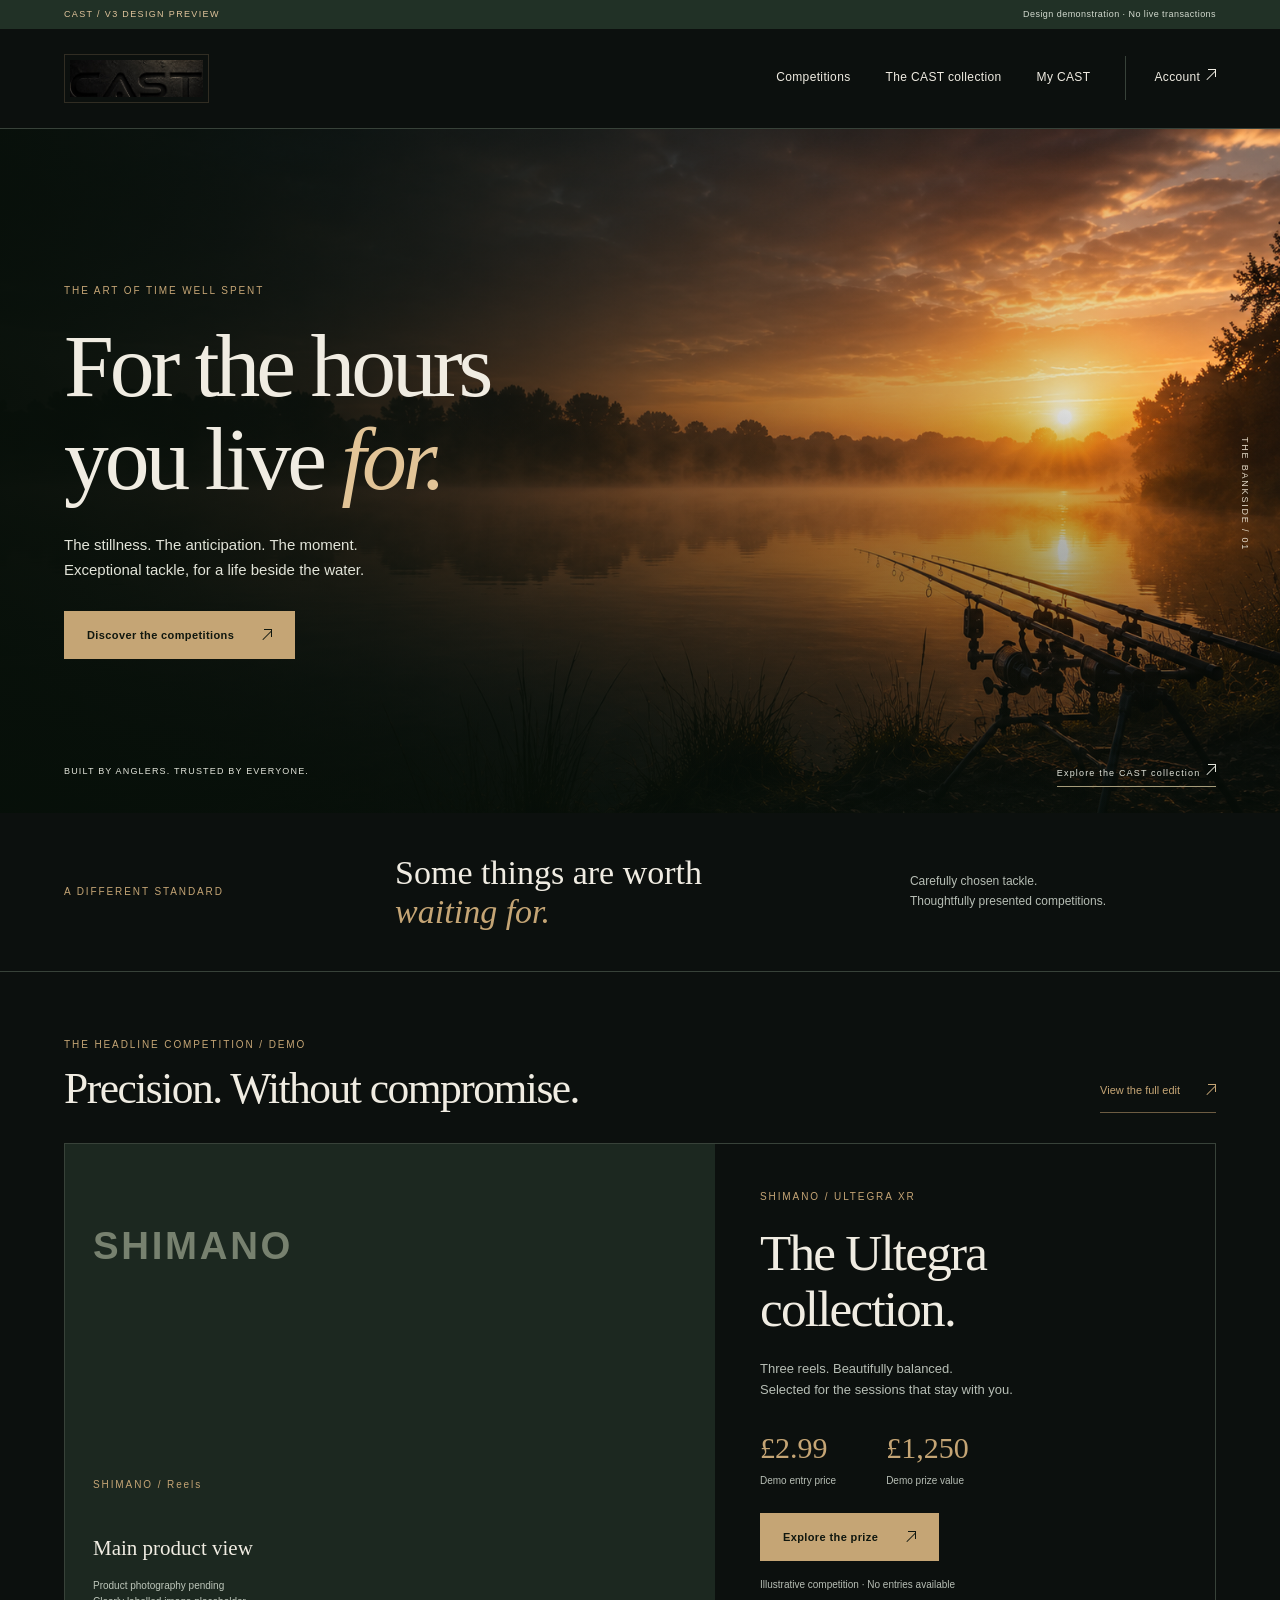
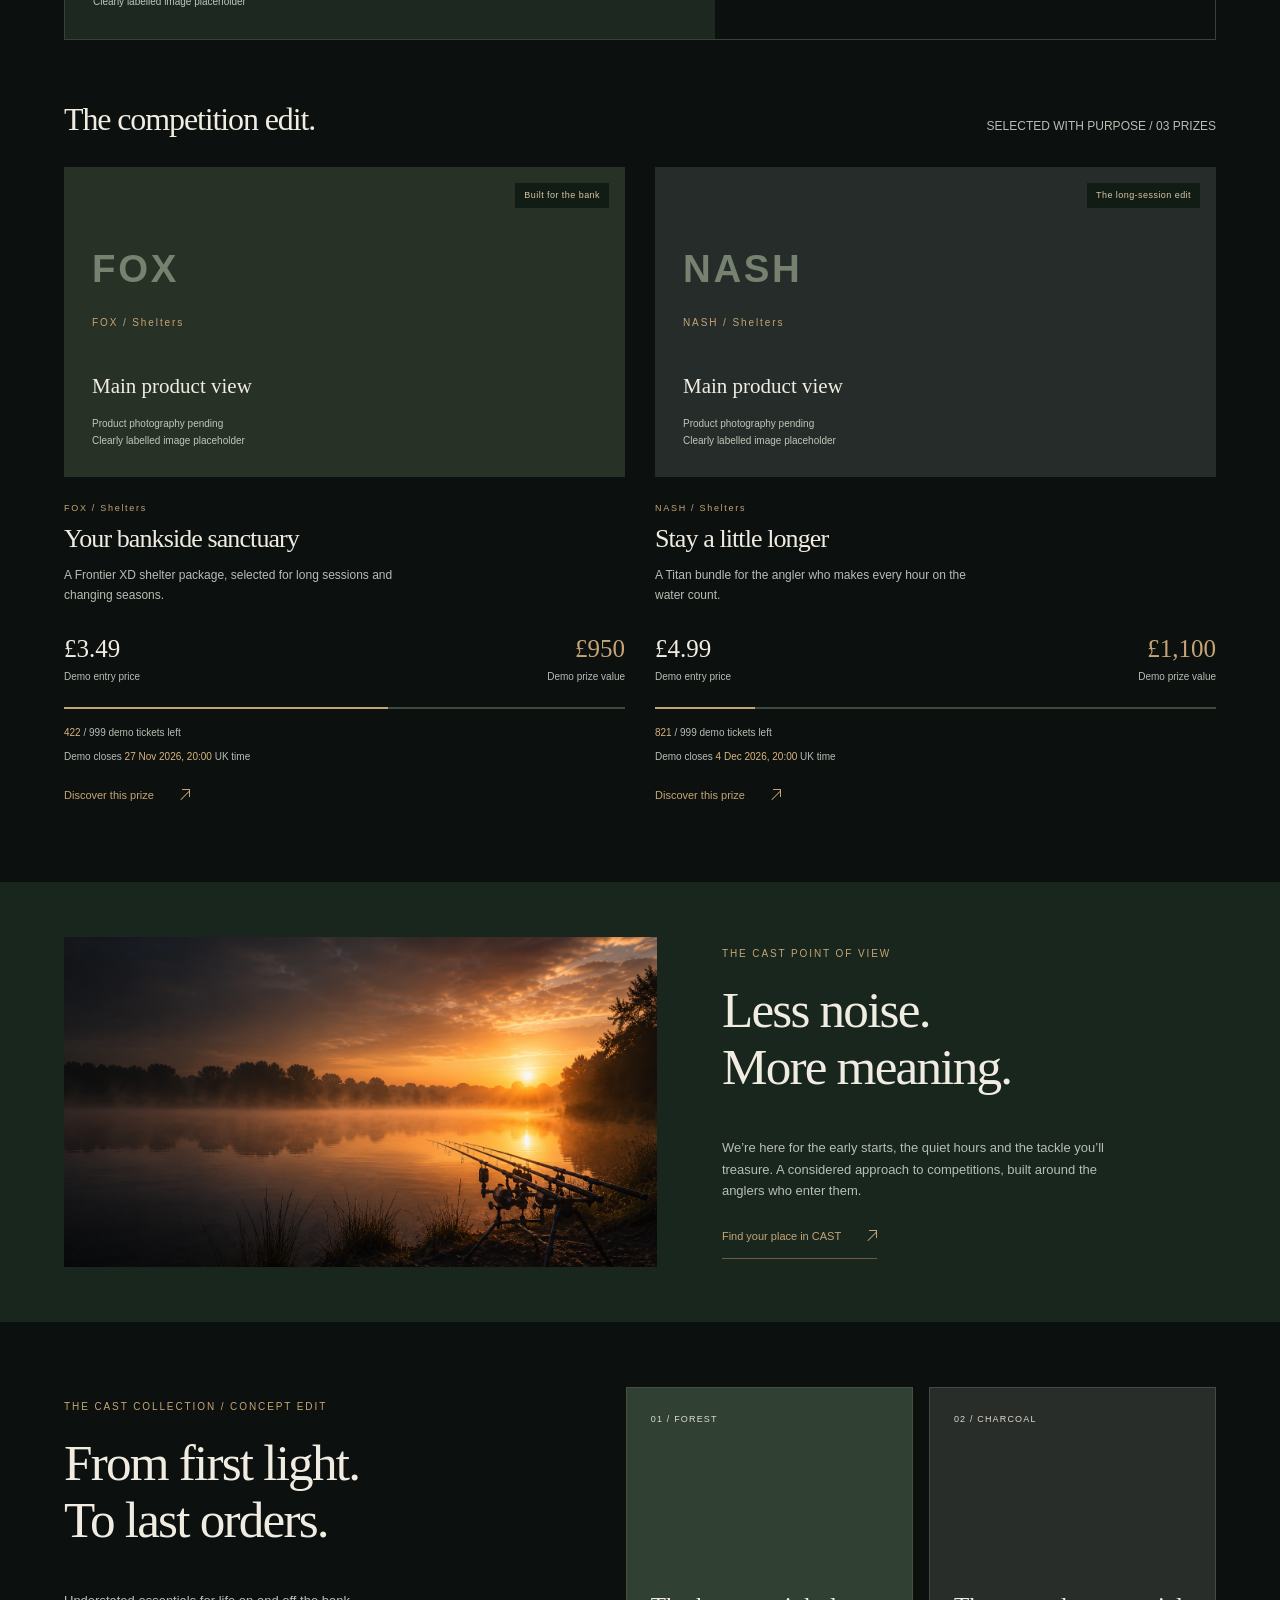
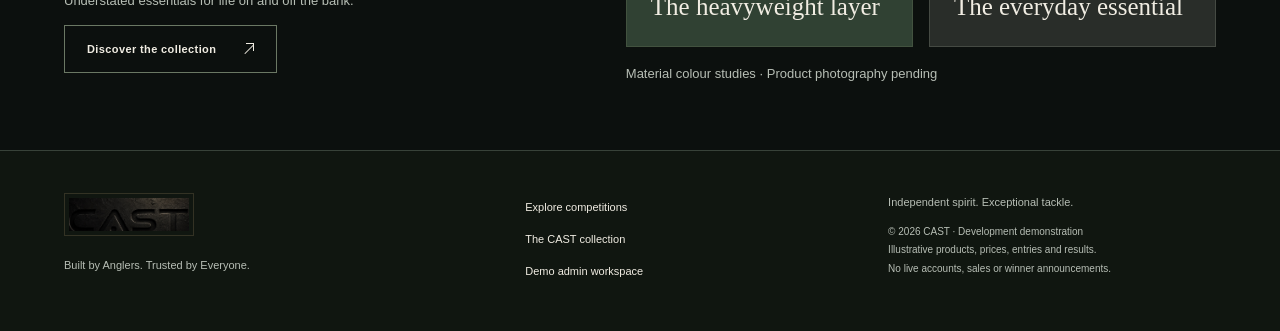
==== cast-v3/index.html @ 5a0f9463 "Create isolated CAST V3 luxury design preview" ====
<!doctype html>
<html lang="en-GB">
<head>
<meta charset="utf-8"><meta name="viewport" content="width=device-width, initial-scale=1">
<meta name="description" content="Explore the CAST V3 design demonstration. Premium carp fishing competitions and merchandise. No purchases or entries are available.">
<title>CAST V3 · Design demonstration</title>
<link rel="stylesheet" href="styles.css"><script type="module" src="js/app.js"></script>
</head>
<body>
<a class="skip-link" href="#app">Skip to content</a>
<div class="demo-bar">CAST / V3 DESIGN PREVIEW <span>Design demonstration · No live transactions</span></div>
<header class="header"><a class="brand" href="#/" aria-label="CAST home"><img src="../IMG_0316.png" alt="CAST"></a><button class="menu-toggle" aria-expanded="false" aria-controls="navigation">Menu <span class="menu-icon" aria-hidden="true"></span></button><nav id="navigation" aria-label="Main navigation"><a href="#/competitions">Competitions</a><a href="#/merchandise">The CAST collection</a><a href="#/dashboard">My CAST</a><a href="#/account" class="nav-account">Account <span class="direction-icon" aria-hidden="true"></span></a></nav></header>
<main id="app" tabindex="-1"></main>
<footer><div><img src="../IMG_0316.png" alt="CAST" class="footer-logo"><p>Built by Anglers. Trusted by Everyone.</p></div><div><a href="#/competitions">Explore competitions</a><a href="#/merchandise">The CAST collection</a><a href="#/admin">Demo admin workspace</a></div><div><p>Independent spirit. Exceptional tackle.</p><small>© 2026 CAST · Development demonstration<br>Illustrative products, prices, entries and results.<br>No live accounts, sales or winner announcements.</small></div></footer>
<noscript>This interactive design demonstration requires JavaScript. The existing CAST website remains available in the repository root.</noscript>
</body></html>
---- cast-v3/styles.css ----
/* CAST V3 — an editorial system. No external fonts or runtime dependencies. */
:root{--bg:#0c100e;--panel:#141b16;--green:#1c2d22;--bronze:#c5a575;--cream:#f0ece2;--muted:#b7beb5;--line:#384239;--serif:Georgia,'Times New Roman',serif;--gutter:clamp(20px,5vw,84px)}
*{box-sizing:border-box}body{margin:0;background:var(--bg);color:var(--cream);font:14px/1.65 Arial,Helvetica,sans-serif}a{color:inherit;text-decoration:none}button,input,select,textarea{font:inherit}a,button,summary{touch-action:manipulation}button{cursor:pointer}button:disabled{cursor:not-allowed;opacity:.65}img{display:block;max-width:100%}h1,h2,h3,p{margin-top:0}h1,h2,h3{font-family:var(--serif);font-weight:400;line-height:1.1;letter-spacing:-.035em}h1{font-size:clamp(45px,5.8vw,82px);margin-bottom:23px}h2{font-size:clamp(32px,3.4vw,48px)}h3{font-size:27px}em{font-weight:400;color:var(--bronze)}p{color:var(--muted)}small,.small{font-size:12px;color:var(--muted)}:focus-visible{outline:2px solid var(--bronze);outline-offset:5px}#app:focus{outline:none}.skip-link{position:fixed;top:-100px;left:20px;z-index:100;background:var(--cream);color:#111;padding:12px}.skip-link:focus{top:10px}.demo-bar{padding:7px var(--gutter);background:#213126;display:flex;justify-content:space-between;gap:10px;font-size:9px;letter-spacing:.15em;color:#e0c49c}.demo-bar span{color:#d3dacf;letter-spacing:.05em}.header{height:100px;display:flex;align-items:center;justify-content:space-between;padding:0 var(--gutter);background:#0c100e;border-bottom:1px solid var(--line);position:relative;z-index:5}.brand{width:145px;padding:5px;border:1px solid #8b785849}.brand img{width:100%;height:auto}.header nav{display:flex;align-items:center;gap:35px;font-size:12px;letter-spacing:.03em}.header nav a{padding:12px 0}.header nav a:hover,.header nav a[aria-current]{color:var(--bronze)}.nav-account{border-left:1px solid var(--line);padding-left:28px!important}.menu-toggle{display:none;background:transparent;border:1px solid #677360;color:var(--cream);padding:10px 15px}.eyebrow{font:10px/1.6 Arial,sans-serif;letter-spacing:.19em;color:var(--bronze);margin-bottom:20px}.hero{min-height:630px;height:min(720px,76vh);position:relative;display:flex;align-items:center;padding:60px var(--gutter);background:url('../5E4FFD0F-38D3-4870-AB2B-571593DF09A9.png') center/cover;isolation:isolate}.hero-shade{position:absolute;inset:0;z-index:-1;background:linear-gradient(90deg,#071009db,transparent 95%),linear-gradient(0deg,#071009a6,transparent 60%)}.hero-content{max-width:730px}.hero h1{font-size:clamp(58px,7vw,100px);line-height:1.04;letter-spacing:-.045em;margin-bottom:28px}.hero h1 em{color:#e2c497}.hero-content>p:not(.eyebrow){color:#e1e3d8;font-size:15px}.actions{display:flex;gap:15px;flex-wrap:wrap;margin-top:28px}.button{display:inline-flex;align-items:center;justify-content:center;gap:26px;padding:14px 22px;background:var(--bronze);border:1px solid var(--bronze);color:#10170f;font-size:11px;letter-spacing:.035em;min-height:48px;line-height:1.5;font-weight:600}.button.outline,.button.ghost{background:transparent;color:var(--cream);border-color:#6b7864}.button:hover:not(:disabled){background:#e0c49c}.button.outline:hover:not(:disabled),.button.ghost:hover{background:#27362a}.full{width:100%}.hero-bottom{position:absolute;bottom:26px;left:var(--gutter);right:var(--gutter);display:flex;justify-content:space-between;gap:20px;font-size:9px;letter-spacing:.13em;color:#e2e4da}.hero-bottom a{border-bottom:1px solid #a69c7b;padding-bottom:5px}.hero-index{position:absolute;right:28px;top:45%;writing-mode:vertical-rl;font-size:9px;letter-spacing:.2em;color:#e2d8c6}.intro-band{padding:40px var(--gutter);display:grid;grid-template-columns:1fr 1.6fr 1fr;align-items:center;gap:25px;border-bottom:1px solid var(--line)}.intro-band .eyebrow{margin:0}.intro-band>p:nth-child(2){font-family:var(--serif);font-size:34px;line-height:1.15;color:var(--cream);margin:0}.intro-band>span{font-size:12px;color:var(--muted)}.section{padding:65px var(--gutter);max-width:1680px;margin:auto}.section-heading{display:flex;justify-content:space-between;align-items:end;gap:20px;margin-bottom:30px}.section-heading h2{margin:0}.section-heading .eyebrow{margin-bottom:12px}.text-link{display:inline-flex;align-items:center;gap:24px;font-size:11px;color:var(--bronze);padding:12px 0;border-bottom:1px solid #6d5c42;min-height:44px}.text-link:hover{color:#f0d2a3}.headline-prize{display:grid;grid-template-columns:1.3fr 1fr;border:1px solid var(--line);margin-bottom:62px}.headline-art{background:#202b22}.headline-art .prize-placeholder{min-height:450px;height:100%;border:0}.headline-copy{padding:45px;display:flex;flex-direction:column;align-items:start;justify-content:center}.headline-copy h3{font-size:clamp(38px,4vw,62px);margin-bottom:20px}.headline-copy>p:not(.eyebrow){font-size:13px}.headline-numbers{display:flex;gap:50px;margin:10px 0 24px}.headline-numbers strong{display:block;font-family:var(--serif);font-size:30px;font-weight:400;color:var(--bronze)}.headline-numbers small{display:block;font-size:10px}.headline-note{display:block;margin-top:16px;font-size:10px}.smaller-heading h2{font-size:32px}.cards{display:grid;grid-template-columns:repeat(3,minmax(0,1fr));gap:26px}.competition-card{min-width:0}.prize-link{display:block;position:relative;overflow:hidden}.prize-placeholder{min-height:310px;padding:28px;display:flex;flex-direction:column;align-items:start;justify-content:end;position:relative;background:#1c2820;overflow:hidden}.prize-placeholder.frontier{background:#283126}.prize-placeholder.titan{background:#252c29}.prize-placeholder .eyebrow{margin:0 0 10px}.prize-number{position:absolute;left:28px;top:70px;font-size:clamp(25px,3vw,48px);letter-spacing:.07em;font-weight:600;color:#77816f}.prize-placeholder strong{font-family:var(--serif);font-size:21px;font-weight:400;margin:28px 0 12px}.prize-placeholder small{font-size:10px;color:#bec7bb}.image-tag{position:absolute;top:16px;right:16px;font-size:9px;letter-spacing:.05em;padding:5px 9px;background:#111c15;color:#d8c5a6}.card-body{padding:24px 0 0}.card-body .eyebrow{font-size:9px;margin-bottom:10px}.card-body h3{font-size:26px;margin-bottom:12px}.card-body>p:not(.eyebrow){font-size:12px;max-width:340px}.card-meta{display:flex;justify-content:space-between;gap:12px;margin:22px 0}.card-meta strong{font-family:var(--serif);font-weight:400;font-size:25px;color:var(--cream)}.card-meta>div:last-child{text-align:right}.card-meta>div:last-child strong{color:var(--bronze)}.card-meta small{display:block;font-size:10px}.card-facts{display:grid;gap:7px;font-size:10px;color:var(--muted);margin-bottom:8px}.card-facts b{color:#d6b583;font-weight:400}progress{width:100%;height:2px;appearance:none;border:0;display:block;margin:16px 0;background:#3e493d;color:var(--bronze)}progress::-webkit-progress-bar{background:#3e493d}progress::-webkit-progress-value{background:var(--bronze)}progress::-moz-progress-bar{background:var(--bronze)}.competition-card .text-link{border:0}.editorial{display:grid;grid-template-columns:1.2fr 1fr;gap:65px;background:#18261d;padding:55px var(--gutter);align-items:center}.editorial-image img{width:100%;height:330px;object-fit:cover;object-position:75% center}.editorial>div:last-child{max-width:420px}.editorial h2{font-size:clamp(38px,4vw,58px)}.editorial p:not(.eyebrow){font-size:13px}.lifestyle-teaser{display:grid;grid-template-columns:1fr 1.2fr;gap:70px;align-items:center}.lifestyle-teaser h2{font-size:clamp(38px,4vw,58px)}.lifestyle-teaser p:not(.eyebrow){font-size:13px}.lifestyle-swatches{display:grid;grid-template-columns:1fr 1fr;gap:16px}.fabric{min-height:260px;padding:24px;display:flex;flex-direction:column;justify-content:space-between;background:#304133;border:1px solid #42523f}.fabric.charcoal{background:#292d29;border-color:#454a43}.fabric small{font-size:9px;letter-spacing:.13em;color:#dfdacd}.fabric span{font-family:var(--serif);font-size:25px;line-height:1.2}.lifestyle-swatches>p{grid-column:1/-1;font-size:10px;margin:0}footer{border-top:1px solid var(--line);padding:42px var(--gutter);display:grid;grid-template-columns:1.3fr 1fr 1fr;gap:35px;font-size:11px;background:#101610}.footer-logo{width:130px;padding:4px;border:1px solid #8b785849;margin-bottom:20px}footer a{display:block;padding:5px 0;min-height:32px}footer small{font-size:10px}.page-heading{padding:54px var(--gutter) 30px;max-width:1680px;margin:auto;border-bottom:1px solid var(--line)}.page-heading p:last-child{max-width:660px;font-size:13px;margin-bottom:0}.notice{display:flex;align-items:start;gap:12px;padding:13px 17px;border-left:2px solid #827050;background:#182119;margin-bottom:30px}.notice>span{color:var(--bronze)}.notice p{margin:0;font-size:11px;color:#c7cfc2}.notice strong{font-weight:400;color:var(--cream)}.catalogue{padding-top:30px}.filters{display:flex;align-items:center;gap:9px;flex-wrap:wrap;margin-bottom:22px}.filter,.tabs button{background:transparent;border:1px solid #57614e;color:var(--muted);padding:10px 17px;min-height:44px;font-size:12px}.filter.active,.tabs button.active{color:var(--bronze);border-color:var(--bronze);background:#19251c}.filters>span{font-size:11px;color:var(--muted);margin-left:auto}.catalogue-tools{display:grid;grid-template-columns:1.5fr 1fr;gap:30px;margin-bottom:14px}label{display:block;font-size:11px;color:#c4ccbf}input,select,textarea{display:block;width:100%;min-width:0;background:#101911;color:var(--cream);border:1px solid #64705b;padding:12px;margin:8px 0 20px;border-radius:0;min-height:44px}input:disabled{opacity:.7}textarea{resize:vertical;max-width:100%}.detail{padding-top:30px}.detail-grid{display:grid;grid-template-columns:1.12fr 1fr;gap:55px;margin:25px 0 45px;align-items:start}.detail-photo .prize-placeholder{min-height:510px}.detail-photo .prize-number{font-size:clamp(35px,5vw,70px);top:100px}.detail-photo .prize-placeholder strong{font-size:30px}.detail-info h1{font-size:clamp(40px,4.2vw,64px)}.detail-info>p{font-size:13px}.detail-stats{display:flex;gap:55px;margin:25px 0}.detail-stats strong{display:block;font:35px/1.2 var(--serif);color:var(--bronze)}.detail-stats small{font-size:10px}.countdown{border-top:1px solid var(--line);border-bottom:1px solid var(--line);padding:15px 0}.countdown small{font-size:10px}.countdown strong{display:block;font:25px/1.8 var(--serif);letter-spacing:.03em}.availability{font-size:11px!important}.quantity{display:flex;align-items:center;gap:8px;margin:10px 0}.quantity button{width:44px;height:44px;background:var(--panel);border:1px solid #64705b;color:var(--cream);font-size:22px}.quantity input{width:54px;text-align:center;margin:0;padding:8px}.quantity>strong{margin-left:auto;font:27px var(--serif);color:var(--bronze)}.quick-quantities,.gallery-tabs{display:flex;gap:8px;flex-wrap:wrap;margin:14px 0}.quick-quantities button,.gallery-tabs button{background:transparent;border:1px solid #64705b;color:var(--cream);padding:10px 16px;min-height:44px;font-size:11px}.gallery-tabs button[aria-pressed=true]{color:var(--bronze);border-color:var(--bronze)}.skill-question,.upload-preview{padding:18px;border:1px solid var(--line);margin:24px 0;min-width:0}.skill-question legend,.upload-preview legend{font-size:11px;color:var(--bronze)}.skill-question p{font-size:12px}.skill-question label{display:flex;align-items:center;gap:12px;min-height:44px}.skill-question input{width:17px;height:17px;min-height:0;margin:0}.detail-bottom{display:grid;grid-template-columns:1fr 1fr;gap:55px}.detail-bottom h2{font-size:33px}.detail-bottom p{font-size:13px}.specs{font-size:12px}.specs>div{display:grid;grid-template-columns:100px 1fr;gap:15px;padding:14px 0;border-bottom:1px solid var(--line)}.specs dt{color:var(--bronze)}.specs dd{margin:0;color:var(--muted)}.accordion details{border-bottom:1px solid var(--line);padding:18px 0}.accordion summary{cursor:pointer;font-size:13px}.accordion p{margin:16px 0 0;font-size:12px}.panel{background:var(--panel);border:1px solid var(--line);padding:26px}.account-layout{display:grid;grid-template-columns:1fr 1fr;gap:40px 70px;padding-top:30px}.account-layout>.notice{grid-column:1/-1;margin:0}.account-panel{max-width:520px}.tabs{display:flex;gap:8px;margin-bottom:22px}.account-panel .button{margin-bottom:14px}.account-panel>.small{margin:0}.account-copy{max-width:400px;padding-top:20px}.account-copy h2{font-size:44px}.feature-list{list-style:none;padding:0;color:var(--muted);font-size:12px}.feature-list li{padding:15px 0;border-bottom:1px solid var(--line)}.checkbox{display:flex;align-items:center;gap:10px;margin:18px 0}.checkbox input{height:17px;width:17px;min-height:0;margin:0;flex-shrink:0}.stat-grid{display:grid;grid-template-columns:repeat(3,minmax(0,1fr));gap:20px;margin-bottom:35px}.stat-grid .panel{border-top:1px solid #8b7653}.stat-grid strong{display:block;font:42px/1.5 var(--serif);color:var(--bronze)}.stat-grid small{font-size:11px}.workspace-nav{display:flex;gap:6px;flex-wrap:wrap;margin-bottom:28px;border-bottom:1px solid var(--line);padding-bottom:15px}.workspace-nav a{padding:11px 20px;min-height:44px;font-size:12px;border-bottom:1px solid transparent}.workspace-nav a[aria-current]{border-color:var(--bronze);color:var(--bronze);background:#18271d}.workspace-content h2{font-size:32px}.workspace-content .demo-form{max-width:940px}.entry{margin-bottom:18px}.entry h3{margin:18px 0 10px;font-size:27px}.badge{display:inline-block;background:#27362a;color:#e0c49c;font-size:9px;padding:5px 10px;letter-spacing:.04em}.tickets{display:flex;flex-wrap:wrap;gap:10px}.tickets span{border:1px solid #687358;padding:9px 13px;font-size:11px;letter-spacing:.07em}.form-grid{display:grid;grid-template-columns:1fr 1fr;gap:5px 25px}.demo-form .button{margin:8px 10px 8px 0}.founder-bar{display:flex;justify-content:space-between;gap:15px;font-size:11px;color:var(--muted);margin-bottom:24px}.admin-toolbar{display:flex;justify-content:space-between;align-items:center;gap:20px;margin-bottom:24px}.admin-toolbar h2{margin:0}.admin-panels{display:grid;grid-template-columns:1fr 1fr;gap:25px}.table-wrap{padding:0;overflow:auto}table{width:100%;min-width:650px;border-collapse:collapse;text-align:left;font-size:12px}caption{padding:16px 22px;text-align:left;color:var(--muted);font-size:11px}th,td{padding:18px 22px;border-bottom:1px solid var(--line)}th{font-size:9px;font-weight:400;text-transform:uppercase;letter-spacing:.13em;color:var(--bronze)}td small{display:block;font-size:10px}td a,.inline-button{color:var(--bronze)}.inline-button{border:0;background:none;min-height:44px;padding:9px 0;font-size:11px}.receipt{margin-top:20px}.upload-preview p{font-size:12px}.product-art{height:340px;background:#304133;padding:25px;display:flex;flex-direction:column;justify-content:space-between}.product-art.tee{background:#292d29}.product-art.cap{background:#3e3d30}.product-art .eyebrow{color:#ead5b4}.collection-type{font:48px/1 var(--serif);color:#e4ddcf}.product-art>span:last-child{font-size:10px;color:#d6dccf}.merchandise .card-body{padding-top:25px}.merchandise .card-body>p{color:var(--cream)}.merchandise .card-body small{font-size:10px;margin-left:12px}.collection-note{max-width:550px;padding-top:45px;border-top:1px solid var(--line);margin:45px auto 0;text-align:center}.collection-note h2{font-size:35px}.collection-note p{font-size:12px}
@media(max-width:1100px){.header nav{gap:24px}.headline-copy{padding:30px}.cards{gap:20px}.editorial{gap:40px}.detail-grid{gap:30px}.lifestyle-teaser{gap:40px}.prize-number{font-size:29px}.prize-placeholder{padding:24px;min-height:290px}.prize-number{left:24px}.detail-photo .prize-placeholder{min-height:450px}}
@media(max-width:760px){.demo-bar{flex-direction:column;gap:1px;font-size:8px;padding:7px var(--gutter)}.header{height:80px}.brand{width:126px}.menu-toggle{display:block}.header nav{display:none;position:absolute;top:80px;left:0;right:0;flex-direction:column;align-items:stretch;background:#142117;border-bottom:1px solid #6d765e;padding:18px var(--gutter);gap:0}.header nav.open{display:flex}.header nav a{padding:14px 6px}.nav-account{border-left:0;padding-left:6px!important}.hero{height:auto;min-height:580px;padding:60px var(--gutter) 115px;background-position:68% center}.hero h1{font-size:clamp(48px,11vw,76px)}.hero-content>p:not(.eyebrow){font-size:13px}.hero-index{display:none}.hero-bottom{font-size:8px;flex-direction:column;align-items:start;gap:14px}.hero-shade{background:linear-gradient(90deg,#071009e3,#0710093b),linear-gradient(0deg,#071009ad,transparent 70%)}.intro-band{grid-template-columns:1fr;gap:15px;padding:30px var(--gutter)}.intro-band>p:nth-child(2){font-size:32px}.intro-band>span{font-size:11px}.section{padding:40px var(--gutter)}.section-heading{align-items:start;flex-direction:column;gap:15px;margin-bottom:23px}.headline-prize{grid-template-columns:1fr;margin-bottom:40px}.headline-art .prize-placeholder{min-height:280px}.headline-copy{padding:28px}.headline-copy h3{font-size:42px}.headline-numbers{gap:45px}.cards{grid-template-columns:1fr;gap:35px}.prize-placeholder{min-height:290px}.card-body h3{font-size:29px}.card-body>p:not(.eyebrow){max-width:none}.card-facts{font-size:11px}.prize-number{font-size:38px}.smaller-heading h2{font-size:30px}.editorial{grid-template-columns:1fr;gap:30px;padding:40px var(--gutter)}.editorial-image img{height:240px}.editorial h2{font-size:42px}.lifestyle-teaser{grid-template-columns:1fr;gap:30px}.fabric{min-height:210px;padding:16px}.fabric span{font-size:23px}footer{grid-template-columns:1fr;gap:20px;padding:32px var(--gutter)}.page-heading{padding:40px var(--gutter) 25px}.page-heading h1{font-size:48px}.page-heading p:last-child{font-size:12px}.catalogue{padding-top:25px}.catalogue-tools{grid-template-columns:1fr;gap:0}.filters{gap:7px}.filters>span{width:100%;margin:9px 0 0}.filter{padding:10px 13px}.detail-grid,.detail-bottom,.account-layout,.admin-panels{grid-template-columns:1fr;gap:28px}.detail-photo .prize-placeholder{min-height:340px}.detail-photo .prize-number{font-size:44px}.detail-info h1{font-size:44px}.gallery-tabs{gap:6px}.gallery-tabs button{font-size:10px;padding:9px 12px}.account-layout>.notice{grid-column:auto}.account-panel{max-width:none}.account-copy{padding-top:10px}.stat-grid{gap:8px}.stat-grid .panel{padding:14px 10px}.stat-grid small{font-size:9px}.stat-grid strong{font-size:31px}.workspace-nav{gap:0}.workspace-nav a{padding:10px 13px}.panel{padding:22px}.table-wrap{padding:0}.form-grid{grid-template-columns:1fr}.founder-bar{flex-direction:column;gap:5px}.admin-toolbar{align-items:start;flex-direction:column}.product-art{height:300px}.collection-note{margin-top:35px;padding-top:30px}}
@media(min-width:761px) and (max-width:1050px){.cards{grid-template-columns:repeat(2,minmax(0,1fr))}.headline-prize{grid-template-columns:1fr 1fr}.headline-copy h3{font-size:44px}.headline-numbers{gap:25px}.editorial{gap:30px}.lifestyle-teaser{gap:30px}.fabric{padding:18px;min-height:260px}.fabric span{font-size:23px}.detail-info h1{font-size:45px}.gallery-tabs button{padding:10px 12px;font-size:10px}}
@media(prefers-reduced-motion:no-preference){.hero-content{animation:arrive .7s ease-out both}.button,.text-link,.header a{transition:background-color .2s,color .2s}.prize-link .prize-placeholder{transition:background-color .3s}.prize-link:hover .prize-placeholder{background-color:#344332}.fabric{transition:transform .3s}.fabric:hover{transform:translateY(-3px)}@keyframes arrive{from{opacity:0;transform:translateY(12px)}to{opacity:1;transform:none}}}
@media(prefers-reduced-motion:reduce){*,*::before,*::after{animation:none!important;transition:none!important;scroll-behavior:auto!important}}
.direction-icon{display:inline-block;width:12px;height:12px;position:relative;flex-shrink:0}.direction-icon::before{content:'';position:absolute;right:0;top:0;width:7px;height:7px;border-top:1px solid currentColor;border-right:1px solid currentColor}.direction-icon::after{content:'';position:absolute;left:1px;top:6px;width:12px;border-top:1px solid currentColor;transform:rotate(-45deg)}.menu-icon{display:inline-block;width:13px;height:9px;margin-left:8px;border-top:1px solid currentColor;border-bottom:1px solid currentColor;vertical-align:middle}.notice>span{display:none}
.featured-section>.cards{grid-template-columns:repeat(2,minmax(0,1fr));gap:30px}.headline-art .prize-placeholder{min-height:390px}.button:disabled{background:#1a241c;color:#c4cbbb;border-color:#58624e;opacity:1}@media(max-width:760px){.featured-section>.cards{grid-template-columns:1fr}.headline-art .prize-placeholder{min-height:250px}.hero{min-height:550px}}
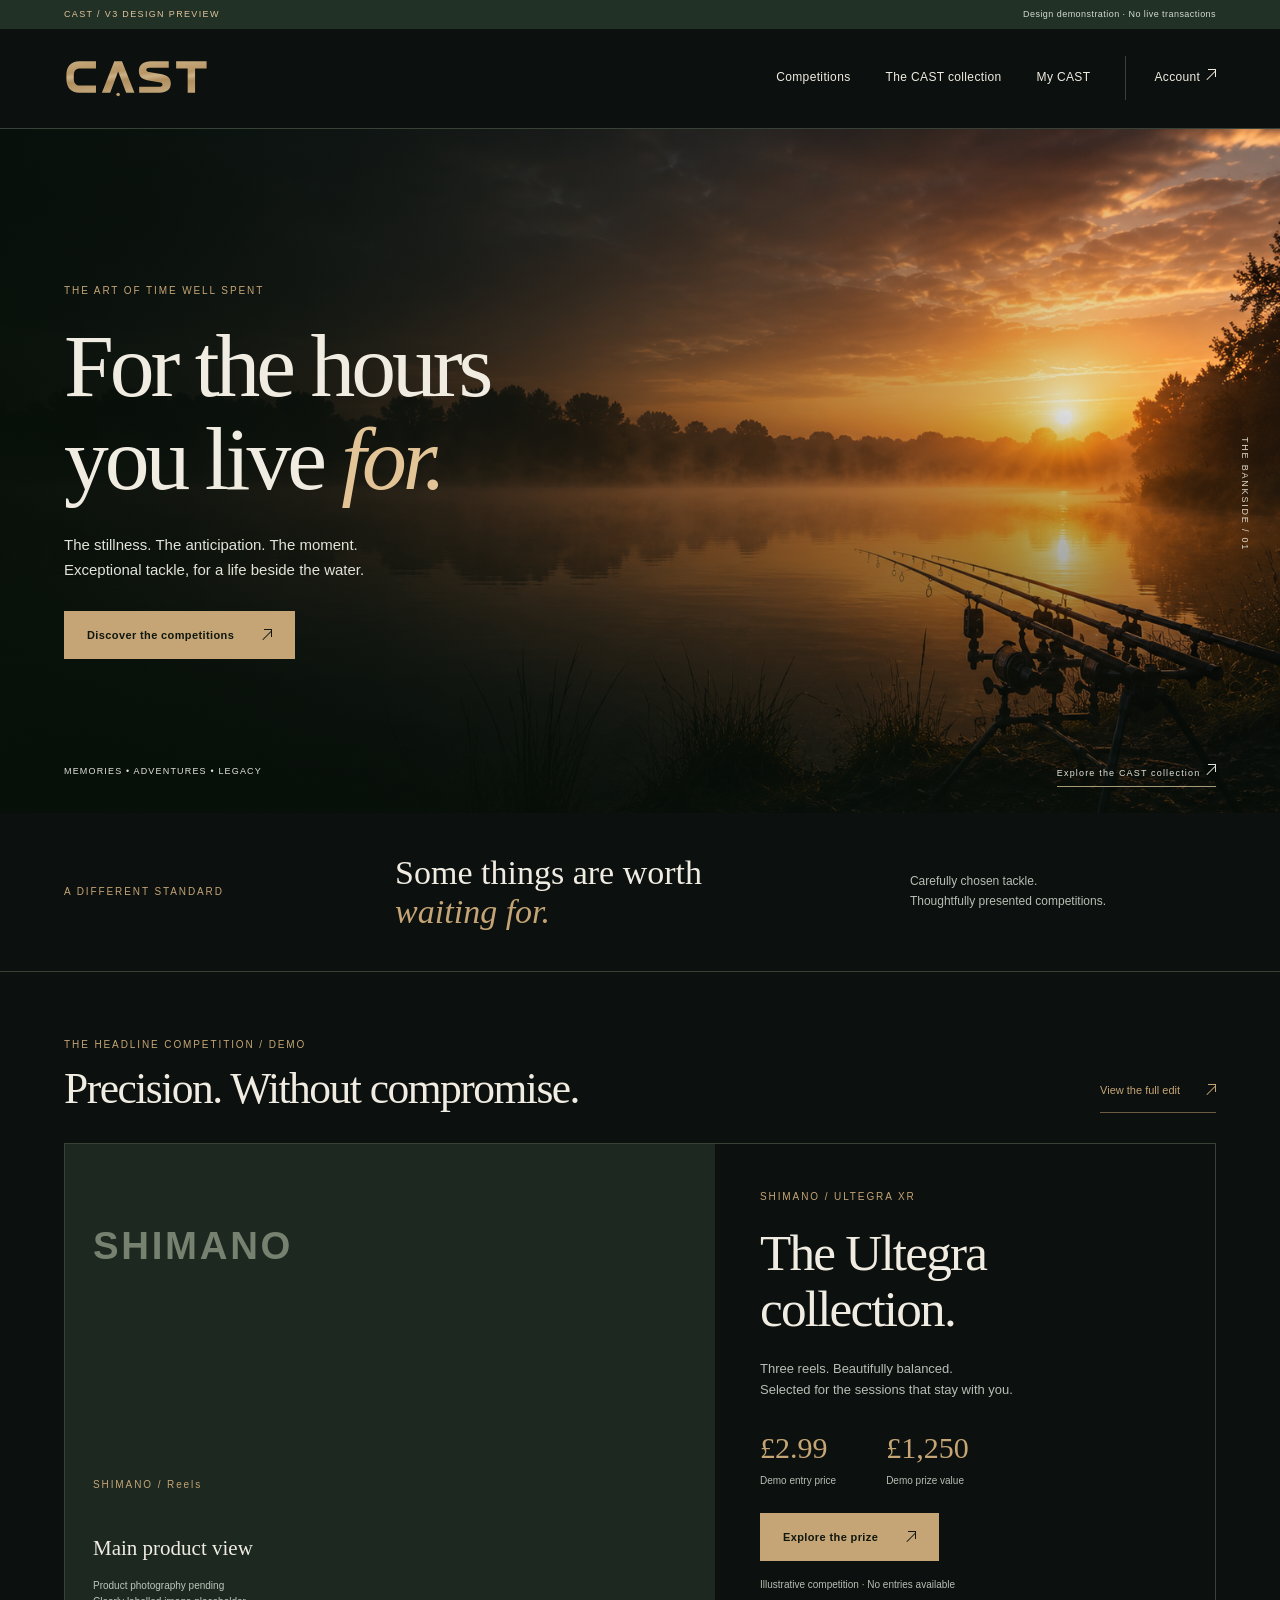
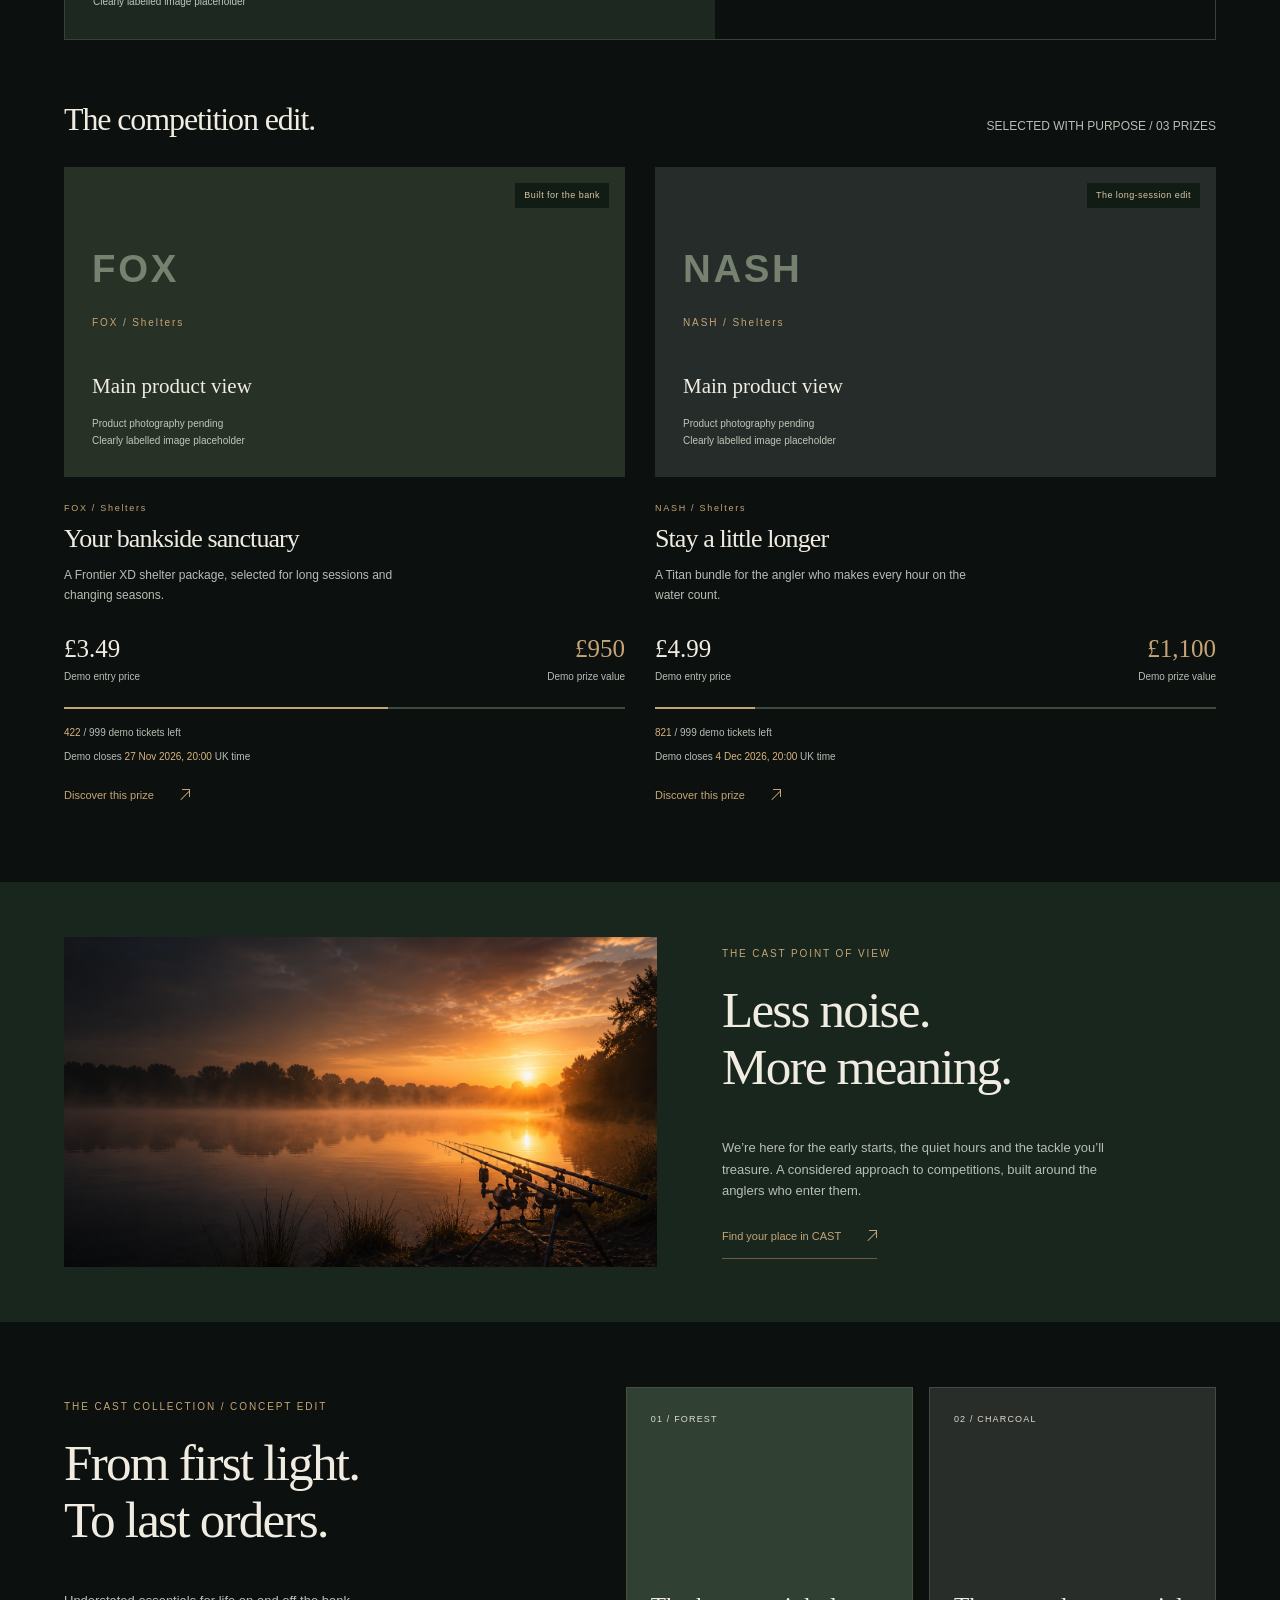
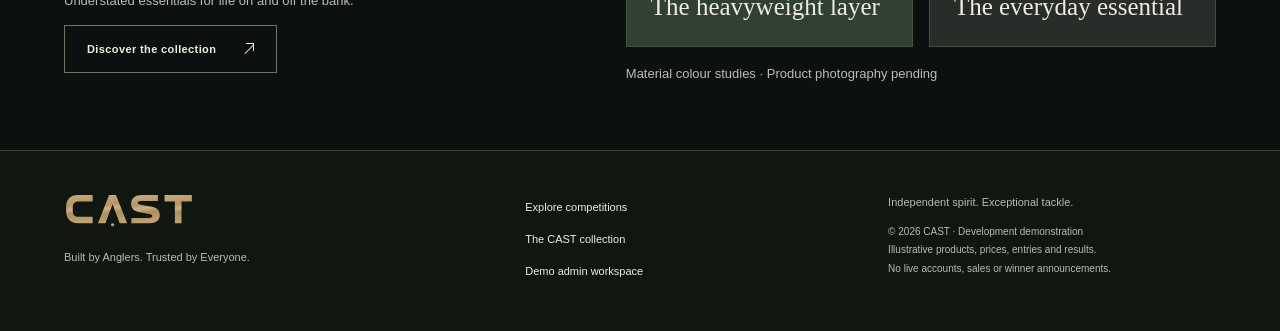
==== commit 3c842209: "Add CAST Signature wordmark and serve V3 preview at root" ====
--- a/cast-v3/index.html
+++ b/cast-v3/index.html
@@ -9,8 +9,8 @@
 <body>
 <a class="skip-link" href="#app">Skip to content</a>
 <div class="demo-bar">CAST / V3 DESIGN PREVIEW <span>Design demonstration · No live transactions</span></div>
-<header class="header"><a class="brand" href="#/" aria-label="CAST home"><img src="../IMG_0316.png" alt="CAST"></a><button class="menu-toggle" aria-expanded="false" aria-controls="navigation">Menu <span class="menu-icon" aria-hidden="true"></span></button><nav id="navigation" aria-label="Main navigation"><a href="#/competitions">Competitions</a><a href="#/merchandise">The CAST collection</a><a href="#/dashboard">My CAST</a><a href="#/account" class="nav-account">Account <span class="direction-icon" aria-hidden="true"></span></a></nav></header>
+<header class="header"><a class="brand" href="#/" aria-label="CAST home"><img src="assets/cast-signature-no1.svg" alt="CAST" width="490" height="132"></a><button class="menu-toggle" aria-expanded="false" aria-controls="navigation">Menu <span class="menu-icon" aria-hidden="true"></span></button><nav id="navigation" aria-label="Main navigation"><a href="#/competitions">Competitions</a><a href="#/merchandise">The CAST collection</a><a href="#/dashboard">My CAST</a><a href="#/account" class="nav-account">Account <span class="direction-icon" aria-hidden="true"></span></a></nav></header>
 <main id="app" tabindex="-1"></main>
-<footer><div><img src="../IMG_0316.png" alt="CAST" class="footer-logo"><p>Built by Anglers. Trusted by Everyone.</p></div><div><a href="#/competitions">Explore competitions</a><a href="#/merchandise">The CAST collection</a><a href="#/admin">Demo admin workspace</a></div><div><p>Independent spirit. Exceptional tackle.</p><small>© 2026 CAST · Development demonstration<br>Illustrative products, prices, entries and results.<br>No live accounts, sales or winner announcements.</small></div></footer>
+<footer><div><img src="assets/cast-signature-no1.svg" alt="CAST" width="490" height="132" class="footer-logo"><p>Built by Anglers. Trusted by Everyone.</p></div><div><a href="#/competitions">Explore competitions</a><a href="#/merchandise">The CAST collection</a><a href="#/admin">Demo admin workspace</a></div><div><p>Independent spirit. Exceptional tackle.</p><small>© 2026 CAST · Development demonstration<br>Illustrative products, prices, entries and results.<br>No live accounts, sales or winner announcements.</small></div></footer>
 <noscript>This interactive design demonstration requires JavaScript. The existing CAST website remains available in the repository root.</noscript>
 </body></html>
--- a/cast-v3/styles.css
+++ b/cast-v3/styles.css
@@ -1,6 +1,6 @@
 /* CAST V3 — an editorial system. No external fonts or runtime dependencies. */
 :root{--bg:#0c100e;--panel:#141b16;--green:#1c2d22;--bronze:#c5a575;--cream:#f0ece2;--muted:#b7beb5;--line:#384239;--serif:Georgia,'Times New Roman',serif;--gutter:clamp(20px,5vw,84px)}
-*{box-sizing:border-box}body{margin:0;background:var(--bg);color:var(--cream);font:14px/1.65 Arial,Helvetica,sans-serif}a{color:inherit;text-decoration:none}button,input,select,textarea{font:inherit}a,button,summary{touch-action:manipulation}button{cursor:pointer}button:disabled{cursor:not-allowed;opacity:.65}img{display:block;max-width:100%}h1,h2,h3,p{margin-top:0}h1,h2,h3{font-family:var(--serif);font-weight:400;line-height:1.1;letter-spacing:-.035em}h1{font-size:clamp(45px,5.8vw,82px);margin-bottom:23px}h2{font-size:clamp(32px,3.4vw,48px)}h3{font-size:27px}em{font-weight:400;color:var(--bronze)}p{color:var(--muted)}small,.small{font-size:12px;color:var(--muted)}:focus-visible{outline:2px solid var(--bronze);outline-offset:5px}#app:focus{outline:none}.skip-link{position:fixed;top:-100px;left:20px;z-index:100;background:var(--cream);color:#111;padding:12px}.skip-link:focus{top:10px}.demo-bar{padding:7px var(--gutter);background:#213126;display:flex;justify-content:space-between;gap:10px;font-size:9px;letter-spacing:.15em;color:#e0c49c}.demo-bar span{color:#d3dacf;letter-spacing:.05em}.header{height:100px;display:flex;align-items:center;justify-content:space-between;padding:0 var(--gutter);background:#0c100e;border-bottom:1px solid var(--line);position:relative;z-index:5}.brand{width:145px;padding:5px;border:1px solid #8b785849}.brand img{width:100%;height:auto}.header nav{display:flex;align-items:center;gap:35px;font-size:12px;letter-spacing:.03em}.header nav a{padding:12px 0}.header nav a:hover,.header nav a[aria-current]{color:var(--bronze)}.nav-account{border-left:1px solid var(--line);padding-left:28px!important}.menu-toggle{display:none;background:transparent;border:1px solid #677360;color:var(--cream);padding:10px 15px}.eyebrow{font:10px/1.6 Arial,sans-serif;letter-spacing:.19em;color:var(--bronze);margin-bottom:20px}.hero{min-height:630px;height:min(720px,76vh);position:relative;display:flex;align-items:center;padding:60px var(--gutter);background:url('../5E4FFD0F-38D3-4870-AB2B-571593DF09A9.png') center/cover;isolation:isolate}.hero-shade{position:absolute;inset:0;z-index:-1;background:linear-gradient(90deg,#071009db,transparent 95%),linear-gradient(0deg,#071009a6,transparent 60%)}.hero-content{max-width:730px}.hero h1{font-size:clamp(58px,7vw,100px);line-height:1.04;letter-spacing:-.045em;margin-bottom:28px}.hero h1 em{color:#e2c497}.hero-content>p:not(.eyebrow){color:#e1e3d8;font-size:15px}.actions{display:flex;gap:15px;flex-wrap:wrap;margin-top:28px}.button{display:inline-flex;align-items:center;justify-content:center;gap:26px;padding:14px 22px;background:var(--bronze);border:1px solid var(--bronze);color:#10170f;font-size:11px;letter-spacing:.035em;min-height:48px;line-height:1.5;font-weight:600}.button.outline,.button.ghost{background:transparent;color:var(--cream);border-color:#6b7864}.button:hover:not(:disabled){background:#e0c49c}.button.outline:hover:not(:disabled),.button.ghost:hover{background:#27362a}.full{width:100%}.hero-bottom{position:absolute;bottom:26px;left:var(--gutter);right:var(--gutter);display:flex;justify-content:space-between;gap:20px;font-size:9px;letter-spacing:.13em;color:#e2e4da}.hero-bottom a{border-bottom:1px solid #a69c7b;padding-bottom:5px}.hero-index{position:absolute;right:28px;top:45%;writing-mode:vertical-rl;font-size:9px;letter-spacing:.2em;color:#e2d8c6}.intro-band{padding:40px var(--gutter);display:grid;grid-template-columns:1fr 1.6fr 1fr;align-items:center;gap:25px;border-bottom:1px solid var(--line)}.intro-band .eyebrow{margin:0}.intro-band>p:nth-child(2){font-family:var(--serif);font-size:34px;line-height:1.15;color:var(--cream);margin:0}.intro-band>span{font-size:12px;color:var(--muted)}.section{padding:65px var(--gutter);max-width:1680px;margin:auto}.section-heading{display:flex;justify-content:space-between;align-items:end;gap:20px;margin-bottom:30px}.section-heading h2{margin:0}.section-heading .eyebrow{margin-bottom:12px}.text-link{display:inline-flex;align-items:center;gap:24px;font-size:11px;color:var(--bronze);padding:12px 0;border-bottom:1px solid #6d5c42;min-height:44px}.text-link:hover{color:#f0d2a3}.headline-prize{display:grid;grid-template-columns:1.3fr 1fr;border:1px solid var(--line);margin-bottom:62px}.headline-art{background:#202b22}.headline-art .prize-placeholder{min-height:450px;height:100%;border:0}.headline-copy{padding:45px;display:flex;flex-direction:column;align-items:start;justify-content:center}.headline-copy h3{font-size:clamp(38px,4vw,62px);margin-bottom:20px}.headline-copy>p:not(.eyebrow){font-size:13px}.headline-numbers{display:flex;gap:50px;margin:10px 0 24px}.headline-numbers strong{display:block;font-family:var(--serif);font-size:30px;font-weight:400;color:var(--bronze)}.headline-numbers small{display:block;font-size:10px}.headline-note{display:block;margin-top:16px;font-size:10px}.smaller-heading h2{font-size:32px}.cards{display:grid;grid-template-columns:repeat(3,minmax(0,1fr));gap:26px}.competition-card{min-width:0}.prize-link{display:block;position:relative;overflow:hidden}.prize-placeholder{min-height:310px;padding:28px;display:flex;flex-direction:column;align-items:start;justify-content:end;position:relative;background:#1c2820;overflow:hidden}.prize-placeholder.frontier{background:#283126}.prize-placeholder.titan{background:#252c29}.prize-placeholder .eyebrow{margin:0 0 10px}.prize-number{position:absolute;left:28px;top:70px;font-size:clamp(25px,3vw,48px);letter-spacing:.07em;font-weight:600;color:#77816f}.prize-placeholder strong{font-family:var(--serif);font-size:21px;font-weight:400;margin:28px 0 12px}.prize-placeholder small{font-size:10px;color:#bec7bb}.image-tag{position:absolute;top:16px;right:16px;font-size:9px;letter-spacing:.05em;padding:5px 9px;background:#111c15;color:#d8c5a6}.card-body{padding:24px 0 0}.card-body .eyebrow{font-size:9px;margin-bottom:10px}.card-body h3{font-size:26px;margin-bottom:12px}.card-body>p:not(.eyebrow){font-size:12px;max-width:340px}.card-meta{display:flex;justify-content:space-between;gap:12px;margin:22px 0}.card-meta strong{font-family:var(--serif);font-weight:400;font-size:25px;color:var(--cream)}.card-meta>div:last-child{text-align:right}.card-meta>div:last-child strong{color:var(--bronze)}.card-meta small{display:block;font-size:10px}.card-facts{display:grid;gap:7px;font-size:10px;color:var(--muted);margin-bottom:8px}.card-facts b{color:#d6b583;font-weight:400}progress{width:100%;height:2px;appearance:none;border:0;display:block;margin:16px 0;background:#3e493d;color:var(--bronze)}progress::-webkit-progress-bar{background:#3e493d}progress::-webkit-progress-value{background:var(--bronze)}progress::-moz-progress-bar{background:var(--bronze)}.competition-card .text-link{border:0}.editorial{display:grid;grid-template-columns:1.2fr 1fr;gap:65px;background:#18261d;padding:55px var(--gutter);align-items:center}.editorial-image img{width:100%;height:330px;object-fit:cover;object-position:75% center}.editorial>div:last-child{max-width:420px}.editorial h2{font-size:clamp(38px,4vw,58px)}.editorial p:not(.eyebrow){font-size:13px}.lifestyle-teaser{display:grid;grid-template-columns:1fr 1.2fr;gap:70px;align-items:center}.lifestyle-teaser h2{font-size:clamp(38px,4vw,58px)}.lifestyle-teaser p:not(.eyebrow){font-size:13px}.lifestyle-swatches{display:grid;grid-template-columns:1fr 1fr;gap:16px}.fabric{min-height:260px;padding:24px;display:flex;flex-direction:column;justify-content:space-between;background:#304133;border:1px solid #42523f}.fabric.charcoal{background:#292d29;border-color:#454a43}.fabric small{font-size:9px;letter-spacing:.13em;color:#dfdacd}.fabric span{font-family:var(--serif);font-size:25px;line-height:1.2}.lifestyle-swatches>p{grid-column:1/-1;font-size:10px;margin:0}footer{border-top:1px solid var(--line);padding:42px var(--gutter);display:grid;grid-template-columns:1.3fr 1fr 1fr;gap:35px;font-size:11px;background:#101610}.footer-logo{width:130px;padding:4px;border:1px solid #8b785849;margin-bottom:20px}footer a{display:block;padding:5px 0;min-height:32px}footer small{font-size:10px}.page-heading{padding:54px var(--gutter) 30px;max-width:1680px;margin:auto;border-bottom:1px solid var(--line)}.page-heading p:last-child{max-width:660px;font-size:13px;margin-bottom:0}.notice{display:flex;align-items:start;gap:12px;padding:13px 17px;border-left:2px solid #827050;background:#182119;margin-bottom:30px}.notice>span{color:var(--bronze)}.notice p{margin:0;font-size:11px;color:#c7cfc2}.notice strong{font-weight:400;color:var(--cream)}.catalogue{padding-top:30px}.filters{display:flex;align-items:center;gap:9px;flex-wrap:wrap;margin-bottom:22px}.filter,.tabs button{background:transparent;border:1px solid #57614e;color:var(--muted);padding:10px 17px;min-height:44px;font-size:12px}.filter.active,.tabs button.active{color:var(--bronze);border-color:var(--bronze);background:#19251c}.filters>span{font-size:11px;color:var(--muted);margin-left:auto}.catalogue-tools{display:grid;grid-template-columns:1.5fr 1fr;gap:30px;margin-bottom:14px}label{display:block;font-size:11px;color:#c4ccbf}input,select,textarea{display:block;width:100%;min-width:0;background:#101911;color:var(--cream);border:1px solid #64705b;padding:12px;margin:8px 0 20px;border-radius:0;min-height:44px}input:disabled{opacity:.7}textarea{resize:vertical;max-width:100%}.detail{padding-top:30px}.detail-grid{display:grid;grid-template-columns:1.12fr 1fr;gap:55px;margin:25px 0 45px;align-items:start}.detail-photo .prize-placeholder{min-height:510px}.detail-photo .prize-number{font-size:clamp(35px,5vw,70px);top:100px}.detail-photo .prize-placeholder strong{font-size:30px}.detail-info h1{font-size:clamp(40px,4.2vw,64px)}.detail-info>p{font-size:13px}.detail-stats{display:flex;gap:55px;margin:25px 0}.detail-stats strong{display:block;font:35px/1.2 var(--serif);color:var(--bronze)}.detail-stats small{font-size:10px}.countdown{border-top:1px solid var(--line);border-bottom:1px solid var(--line);padding:15px 0}.countdown small{font-size:10px}.countdown strong{display:block;font:25px/1.8 var(--serif);letter-spacing:.03em}.availability{font-size:11px!important}.quantity{display:flex;align-items:center;gap:8px;margin:10px 0}.quantity button{width:44px;height:44px;background:var(--panel);border:1px solid #64705b;color:var(--cream);font-size:22px}.quantity input{width:54px;text-align:center;margin:0;padding:8px}.quantity>strong{margin-left:auto;font:27px var(--serif);color:var(--bronze)}.quick-quantities,.gallery-tabs{display:flex;gap:8px;flex-wrap:wrap;margin:14px 0}.quick-quantities button,.gallery-tabs button{background:transparent;border:1px solid #64705b;color:var(--cream);padding:10px 16px;min-height:44px;font-size:11px}.gallery-tabs button[aria-pressed=true]{color:var(--bronze);border-color:var(--bronze)}.skill-question,.upload-preview{padding:18px;border:1px solid var(--line);margin:24px 0;min-width:0}.skill-question legend,.upload-preview legend{font-size:11px;color:var(--bronze)}.skill-question p{font-size:12px}.skill-question label{display:flex;align-items:center;gap:12px;min-height:44px}.skill-question input{width:17px;height:17px;min-height:0;margin:0}.detail-bottom{display:grid;grid-template-columns:1fr 1fr;gap:55px}.detail-bottom h2{font-size:33px}.detail-bottom p{font-size:13px}.specs{font-size:12px}.specs>div{display:grid;grid-template-columns:100px 1fr;gap:15px;padding:14px 0;border-bottom:1px solid var(--line)}.specs dt{color:var(--bronze)}.specs dd{margin:0;color:var(--muted)}.accordion details{border-bottom:1px solid var(--line);padding:18px 0}.accordion summary{cursor:pointer;font-size:13px}.accordion p{margin:16px 0 0;font-size:12px}.panel{background:var(--panel);border:1px solid var(--line);padding:26px}.account-layout{display:grid;grid-template-columns:1fr 1fr;gap:40px 70px;padding-top:30px}.account-layout>.notice{grid-column:1/-1;margin:0}.account-panel{max-width:520px}.tabs{display:flex;gap:8px;margin-bottom:22px}.account-panel .button{margin-bottom:14px}.account-panel>.small{margin:0}.account-copy{max-width:400px;padding-top:20px}.account-copy h2{font-size:44px}.feature-list{list-style:none;padding:0;color:var(--muted);font-size:12px}.feature-list li{padding:15px 0;border-bottom:1px solid var(--line)}.checkbox{display:flex;align-items:center;gap:10px;margin:18px 0}.checkbox input{height:17px;width:17px;min-height:0;margin:0;flex-shrink:0}.stat-grid{display:grid;grid-template-columns:repeat(3,minmax(0,1fr));gap:20px;margin-bottom:35px}.stat-grid .panel{border-top:1px solid #8b7653}.stat-grid strong{display:block;font:42px/1.5 var(--serif);color:var(--bronze)}.stat-grid small{font-size:11px}.workspace-nav{display:flex;gap:6px;flex-wrap:wrap;margin-bottom:28px;border-bottom:1px solid var(--line);padding-bottom:15px}.workspace-nav a{padding:11px 20px;min-height:44px;font-size:12px;border-bottom:1px solid transparent}.workspace-nav a[aria-current]{border-color:var(--bronze);color:var(--bronze);background:#18271d}.workspace-content h2{font-size:32px}.workspace-content .demo-form{max-width:940px}.entry{margin-bottom:18px}.entry h3{margin:18px 0 10px;font-size:27px}.badge{display:inline-block;background:#27362a;color:#e0c49c;font-size:9px;padding:5px 10px;letter-spacing:.04em}.tickets{display:flex;flex-wrap:wrap;gap:10px}.tickets span{border:1px solid #687358;padding:9px 13px;font-size:11px;letter-spacing:.07em}.form-grid{display:grid;grid-template-columns:1fr 1fr;gap:5px 25px}.demo-form .button{margin:8px 10px 8px 0}.founder-bar{display:flex;justify-content:space-between;gap:15px;font-size:11px;color:var(--muted);margin-bottom:24px}.admin-toolbar{display:flex;justify-content:space-between;align-items:center;gap:20px;margin-bottom:24px}.admin-toolbar h2{margin:0}.admin-panels{display:grid;grid-template-columns:1fr 1fr;gap:25px}.table-wrap{padding:0;overflow:auto}table{width:100%;min-width:650px;border-collapse:collapse;text-align:left;font-size:12px}caption{padding:16px 22px;text-align:left;color:var(--muted);font-size:11px}th,td{padding:18px 22px;border-bottom:1px solid var(--line)}th{font-size:9px;font-weight:400;text-transform:uppercase;letter-spacing:.13em;color:var(--bronze)}td small{display:block;font-size:10px}td a,.inline-button{color:var(--bronze)}.inline-button{border:0;background:none;min-height:44px;padding:9px 0;font-size:11px}.receipt{margin-top:20px}.upload-preview p{font-size:12px}.product-art{height:340px;background:#304133;padding:25px;display:flex;flex-direction:column;justify-content:space-between}.product-art.tee{background:#292d29}.product-art.cap{background:#3e3d30}.product-art .eyebrow{color:#ead5b4}.collection-type{font:48px/1 var(--serif);color:#e4ddcf}.product-art>span:last-child{font-size:10px;color:#d6dccf}.merchandise .card-body{padding-top:25px}.merchandise .card-body>p{color:var(--cream)}.merchandise .card-body small{font-size:10px;margin-left:12px}.collection-note{max-width:550px;padding-top:45px;border-top:1px solid var(--line);margin:45px auto 0;text-align:center}.collection-note h2{font-size:35px}.collection-note p{font-size:12px}
+*{box-sizing:border-box}body{margin:0;background:var(--bg);color:var(--cream);font:14px/1.65 Arial,Helvetica,sans-serif}a{color:inherit;text-decoration:none}button,input,select,textarea{font:inherit}a,button,summary{touch-action:manipulation}button{cursor:pointer}button:disabled{cursor:not-allowed;opacity:.65}img{display:block;max-width:100%}h1,h2,h3,p{margin-top:0}h1,h2,h3{font-family:var(--serif);font-weight:400;line-height:1.1;letter-spacing:-.035em}h1{font-size:clamp(45px,5.8vw,82px);margin-bottom:23px}h2{font-size:clamp(32px,3.4vw,48px)}h3{font-size:27px}em{font-weight:400;color:var(--bronze)}p{color:var(--muted)}small,.small{font-size:12px;color:var(--muted)}:focus-visible{outline:2px solid var(--bronze);outline-offset:5px}#app:focus{outline:none}.skip-link{position:fixed;top:-100px;left:20px;z-index:100;background:var(--cream);color:#111;padding:12px}.skip-link:focus{top:10px}.demo-bar{padding:7px var(--gutter);background:#213126;display:flex;justify-content:space-between;gap:10px;font-size:9px;letter-spacing:.15em;color:#e0c49c}.demo-bar span{color:#d3dacf;letter-spacing:.05em}.header{height:100px;display:flex;align-items:center;justify-content:space-between;padding:0 var(--gutter);background:#0c100e;border-bottom:1px solid var(--line);position:relative;z-index:5}.brand{width:145px;padding:0;border:0}.brand img{width:100%;height:auto}.header nav{display:flex;align-items:center;gap:35px;font-size:12px;letter-spacing:.03em}.header nav a{padding:12px 0}.header nav a:hover,.header nav a[aria-current]{color:var(--bronze)}.nav-account{border-left:1px solid var(--line);padding-left:28px!important}.menu-toggle{display:none;background:transparent;border:1px solid #677360;color:var(--cream);padding:10px 15px}.eyebrow{font:10px/1.6 Arial,sans-serif;letter-spacing:.19em;color:var(--bronze);margin-bottom:20px}.hero{min-height:630px;height:min(720px,76vh);position:relative;display:flex;align-items:center;padding:60px var(--gutter);background:url('../5E4FFD0F-38D3-4870-AB2B-571593DF09A9.png') center/cover;isolation:isolate}.hero-shade{position:absolute;inset:0;z-index:-1;background:linear-gradient(90deg,#071009db,transparent 95%),linear-gradient(0deg,#071009a6,transparent 60%)}.hero-content{max-width:730px}.hero h1{font-size:clamp(58px,7vw,100px);line-height:1.04;letter-spacing:-.045em;margin-bottom:28px}.hero h1 em{color:#e2c497}.hero-content>p:not(.eyebrow){color:#e1e3d8;font-size:15px}.actions{display:flex;gap:15px;flex-wrap:wrap;margin-top:28px}.button{display:inline-flex;align-items:center;justify-content:center;gap:26px;padding:14px 22px;background:var(--bronze);border:1px solid var(--bronze);color:#10170f;font-size:11px;letter-spacing:.035em;min-height:48px;line-height:1.5;font-weight:600}.button.outline,.button.ghost{background:transparent;color:var(--cream);border-color:#6b7864}.button:hover:not(:disabled){background:#e0c49c}.button.outline:hover:not(:disabled),.button.ghost:hover{background:#27362a}.full{width:100%}.hero-bottom{position:absolute;bottom:26px;left:var(--gutter);right:var(--gutter);display:flex;justify-content:space-between;gap:20px;font-size:9px;letter-spacing:.13em;color:#e2e4da}.hero-bottom a{border-bottom:1px solid #a69c7b;padding-bottom:5px}.hero-index{position:absolute;right:28px;top:45%;writing-mode:vertical-rl;font-size:9px;letter-spacing:.2em;color:#e2d8c6}.intro-band{padding:40px var(--gutter);display:grid;grid-template-columns:1fr 1.6fr 1fr;align-items:center;gap:25px;border-bottom:1px solid var(--line)}.intro-band .eyebrow{margin:0}.intro-band>p:nth-child(2){font-family:var(--serif);font-size:34px;line-height:1.15;color:var(--cream);margin:0}.intro-band>span{font-size:12px;color:var(--muted)}.section{padding:65px var(--gutter);max-width:1680px;margin:auto}.section-heading{display:flex;justify-content:space-between;align-items:end;gap:20px;margin-bottom:30px}.section-heading h2{margin:0}.section-heading .eyebrow{margin-bottom:12px}.text-link{display:inline-flex;align-items:center;gap:24px;font-size:11px;color:var(--bronze);padding:12px 0;border-bottom:1px solid #6d5c42;min-height:44px}.text-link:hover{color:#f0d2a3}.headline-prize{display:grid;grid-template-columns:1.3fr 1fr;border:1px solid var(--line);margin-bottom:62px}.headline-art{background:#202b22}.headline-art .prize-placeholder{min-height:450px;height:100%;border:0}.headline-copy{padding:45px;display:flex;flex-direction:column;align-items:start;justify-content:center}.headline-copy h3{font-size:clamp(38px,4vw,62px);margin-bottom:20px}.headline-copy>p:not(.eyebrow){font-size:13px}.headline-numbers{display:flex;gap:50px;margin:10px 0 24px}.headline-numbers strong{display:block;font-family:var(--serif);font-size:30px;font-weight:400;color:var(--bronze)}.headline-numbers small{display:block;font-size:10px}.headline-note{display:block;margin-top:16px;font-size:10px}.smaller-heading h2{font-size:32px}.cards{display:grid;grid-template-columns:repeat(3,minmax(0,1fr));gap:26px}.competition-card{min-width:0}.prize-link{display:block;position:relative;overflow:hidden}.prize-placeholder{min-height:310px;padding:28px;display:flex;flex-direction:column;align-items:start;justify-content:end;position:relative;background:#1c2820;overflow:hidden}.prize-placeholder.frontier{background:#283126}.prize-placeholder.titan{background:#252c29}.prize-placeholder .eyebrow{margin:0 0 10px}.prize-number{position:absolute;left:28px;top:70px;font-size:clamp(25px,3vw,48px);letter-spacing:.07em;font-weight:600;color:#77816f}.prize-placeholder strong{font-family:var(--serif);font-size:21px;font-weight:400;margin:28px 0 12px}.prize-placeholder small{font-size:10px;color:#bec7bb}.image-tag{position:absolute;top:16px;right:16px;font-size:9px;letter-spacing:.05em;padding:5px 9px;background:#111c15;color:#d8c5a6}.card-body{padding:24px 0 0}.card-body .eyebrow{font-size:9px;margin-bottom:10px}.card-body h3{font-size:26px;margin-bottom:12px}.card-body>p:not(.eyebrow){font-size:12px;max-width:340px}.card-meta{display:flex;justify-content:space-between;gap:12px;margin:22px 0}.card-meta strong{font-family:var(--serif);font-weight:400;font-size:25px;color:var(--cream)}.card-meta>div:last-child{text-align:right}.card-meta>div:last-child strong{color:var(--bronze)}.card-meta small{display:block;font-size:10px}.card-facts{display:grid;gap:7px;font-size:10px;color:var(--muted);margin-bottom:8px}.card-facts b{color:#d6b583;font-weight:400}progress{width:100%;height:2px;appearance:none;border:0;display:block;margin:16px 0;background:#3e493d;color:var(--bronze)}progress::-webkit-progress-bar{background:#3e493d}progress::-webkit-progress-value{background:var(--bronze)}progress::-moz-progress-bar{background:var(--bronze)}.competition-card .text-link{border:0}.editorial{display:grid;grid-template-columns:1.2fr 1fr;gap:65px;background:#18261d;padding:55px var(--gutter);align-items:center}.editorial-image img{width:100%;height:330px;object-fit:cover;object-position:75% center}.editorial>div:last-child{max-width:420px}.editorial h2{font-size:clamp(38px,4vw,58px)}.editorial p:not(.eyebrow){font-size:13px}.lifestyle-teaser{display:grid;grid-template-columns:1fr 1.2fr;gap:70px;align-items:center}.lifestyle-teaser h2{font-size:clamp(38px,4vw,58px)}.lifestyle-teaser p:not(.eyebrow){font-size:13px}.lifestyle-swatches{display:grid;grid-template-columns:1fr 1fr;gap:16px}.fabric{min-height:260px;padding:24px;display:flex;flex-direction:column;justify-content:space-between;background:#304133;border:1px solid #42523f}.fabric.charcoal{background:#292d29;border-color:#454a43}.fabric small{font-size:9px;letter-spacing:.13em;color:#dfdacd}.fabric span{font-family:var(--serif);font-size:25px;line-height:1.2}.lifestyle-swatches>p{grid-column:1/-1;font-size:10px;margin:0}footer{border-top:1px solid var(--line);padding:42px var(--gutter);display:grid;grid-template-columns:1.3fr 1fr 1fr;gap:35px;font-size:11px;background:#101610}.footer-logo{width:130px;height:auto;padding:0;border:0;margin-bottom:20px}footer a{display:block;padding:5px 0;min-height:32px}footer small{font-size:10px}.page-heading{padding:54px var(--gutter) 30px;max-width:1680px;margin:auto;border-bottom:1px solid var(--line)}.page-heading p:last-child{max-width:660px;font-size:13px;margin-bottom:0}.notice{display:flex;align-items:start;gap:12px;padding:13px 17px;border-left:2px solid #827050;background:#182119;margin-bottom:30px}.notice>span{color:var(--bronze)}.notice p{margin:0;font-size:11px;color:#c7cfc2}.notice strong{font-weight:400;color:var(--cream)}.catalogue{padding-top:30px}.filters{display:flex;align-items:center;gap:9px;flex-wrap:wrap;margin-bottom:22px}.filter,.tabs button{background:transparent;border:1px solid #57614e;color:var(--muted);padding:10px 17px;min-height:44px;font-size:12px}.filter.active,.tabs button.active{color:var(--bronze);border-color:var(--bronze);background:#19251c}.filters>span{font-size:11px;color:var(--muted);margin-left:auto}.catalogue-tools{display:grid;grid-template-columns:1.5fr 1fr;gap:30px;margin-bottom:14px}label{display:block;font-size:11px;color:#c4ccbf}input,select,textarea{display:block;width:100%;min-width:0;background:#101911;color:var(--cream);border:1px solid #64705b;padding:12px;margin:8px 0 20px;border-radius:0;min-height:44px}input:disabled{opacity:.7}textarea{resize:vertical;max-width:100%}.detail{padding-top:30px}.detail-grid{display:grid;grid-template-columns:1.12fr 1fr;gap:55px;margin:25px 0 45px;align-items:start}.detail-photo .prize-placeholder{min-height:510px}.detail-photo .prize-number{font-size:clamp(35px,5vw,70px);top:100px}.detail-photo .prize-placeholder strong{font-size:30px}.detail-info h1{font-size:clamp(40px,4.2vw,64px)}.detail-info>p{font-size:13px}.detail-stats{display:flex;gap:55px;margin:25px 0}.detail-stats strong{display:block;font:35px/1.2 var(--serif);color:var(--bronze)}.detail-stats small{font-size:10px}.countdown{border-top:1px solid var(--line);border-bottom:1px solid var(--line);padding:15px 0}.countdown small{font-size:10px}.countdown strong{display:block;font:25px/1.8 var(--serif);letter-spacing:.03em}.availability{font-size:11px!important}.quantity{display:flex;align-items:center;gap:8px;margin:10px 0}.quantity button{width:44px;height:44px;background:var(--panel);border:1px solid #64705b;color:var(--cream);font-size:22px}.quantity input{width:54px;text-align:center;margin:0;padding:8px}.quantity>strong{margin-left:auto;font:27px var(--serif);color:var(--bronze)}.quick-quantities,.gallery-tabs{display:flex;gap:8px;flex-wrap:wrap;margin:14px 0}.quick-quantities button,.gallery-tabs button{background:transparent;border:1px solid #64705b;color:var(--cream);padding:10px 16px;min-height:44px;font-size:11px}.gallery-tabs button[aria-pressed=true]{color:var(--bronze);border-color:var(--bronze)}.skill-question,.upload-preview{padding:18px;border:1px solid var(--line);margin:24px 0;min-width:0}.skill-question legend,.upload-preview legend{font-size:11px;color:var(--bronze)}.skill-question p{font-size:12px}.skill-question label{display:flex;align-items:center;gap:12px;min-height:44px}.skill-question input{width:17px;height:17px;min-height:0;margin:0}.detail-bottom{display:grid;grid-template-columns:1fr 1fr;gap:55px}.detail-bottom h2{font-size:33px}.detail-bottom p{font-size:13px}.specs{font-size:12px}.specs>div{display:grid;grid-template-columns:100px 1fr;gap:15px;padding:14px 0;border-bottom:1px solid var(--line)}.specs dt{color:var(--bronze)}.specs dd{margin:0;color:var(--muted)}.accordion details{border-bottom:1px solid var(--line);padding:18px 0}.accordion summary{cursor:pointer;font-size:13px}.accordion p{margin:16px 0 0;font-size:12px}.panel{background:var(--panel);border:1px solid var(--line);padding:26px}.account-layout{display:grid;grid-template-columns:1fr 1fr;gap:40px 70px;padding-top:30px}.account-layout>.notice{grid-column:1/-1;margin:0}.account-panel{max-width:520px}.tabs{display:flex;gap:8px;margin-bottom:22px}.account-panel .button{margin-bottom:14px}.account-panel>.small{margin:0}.account-copy{max-width:400px;padding-top:20px}.account-copy h2{font-size:44px}.feature-list{list-style:none;padding:0;color:var(--muted);font-size:12px}.feature-list li{padding:15px 0;border-bottom:1px solid var(--line)}.checkbox{display:flex;align-items:center;gap:10px;margin:18px 0}.checkbox input{height:17px;width:17px;min-height:0;margin:0;flex-shrink:0}.stat-grid{display:grid;grid-template-columns:repeat(3,minmax(0,1fr));gap:20px;margin-bottom:35px}.stat-grid .panel{border-top:1px solid #8b7653}.stat-grid strong{display:block;font:42px/1.5 var(--serif);color:var(--bronze)}.stat-grid small{font-size:11px}.workspace-nav{display:flex;gap:6px;flex-wrap:wrap;margin-bottom:28px;border-bottom:1px solid var(--line);padding-bottom:15px}.workspace-nav a{padding:11px 20px;min-height:44px;font-size:12px;border-bottom:1px solid transparent}.workspace-nav a[aria-current]{border-color:var(--bronze);color:var(--bronze);background:#18271d}.workspace-content h2{font-size:32px}.workspace-content .demo-form{max-width:940px}.entry{margin-bottom:18px}.entry h3{margin:18px 0 10px;font-size:27px}.badge{display:inline-block;background:#27362a;color:#e0c49c;font-size:9px;padding:5px 10px;letter-spacing:.04em}.tickets{display:flex;flex-wrap:wrap;gap:10px}.tickets span{border:1px solid #687358;padding:9px 13px;font-size:11px;letter-spacing:.07em}.form-grid{display:grid;grid-template-columns:1fr 1fr;gap:5px 25px}.demo-form .button{margin:8px 10px 8px 0}.founder-bar{display:flex;justify-content:space-between;gap:15px;font-size:11px;color:var(--muted);margin-bottom:24px}.admin-toolbar{display:flex;justify-content:space-between;align-items:center;gap:20px;margin-bottom:24px}.admin-toolbar h2{margin:0}.admin-panels{display:grid;grid-template-columns:1fr 1fr;gap:25px}.table-wrap{padding:0;overflow:auto}table{width:100%;min-width:650px;border-collapse:collapse;text-align:left;font-size:12px}caption{padding:16px 22px;text-align:left;color:var(--muted);font-size:11px}th,td{padding:18px 22px;border-bottom:1px solid var(--line)}th{font-size:9px;font-weight:400;text-transform:uppercase;letter-spacing:.13em;color:var(--bronze)}td small{display:block;font-size:10px}td a,.inline-button{color:var(--bronze)}.inline-button{border:0;background:none;min-height:44px;padding:9px 0;font-size:11px}.receipt{margin-top:20px}.upload-preview p{font-size:12px}.product-art{height:340px;background:#304133;padding:25px;display:flex;flex-direction:column;justify-content:space-between}.product-art.tee{background:#292d29}.product-art.cap{background:#3e3d30}.product-art .eyebrow{color:#ead5b4}.collection-type{font:48px/1 var(--serif);color:#e4ddcf}.product-art>span:last-child{font-size:10px;color:#d6dccf}.merchandise .card-body{padding-top:25px}.merchandise .card-body>p{color:var(--cream)}.merchandise .card-body small{font-size:10px;margin-left:12px}.collection-note{max-width:550px;padding-top:45px;border-top:1px solid var(--line);margin:45px auto 0;text-align:center}.collection-note h2{font-size:35px}.collection-note p{font-size:12px}
 @media(max-width:1100px){.header nav{gap:24px}.headline-copy{padding:30px}.cards{gap:20px}.editorial{gap:40px}.detail-grid{gap:30px}.lifestyle-teaser{gap:40px}.prize-number{font-size:29px}.prize-placeholder{padding:24px;min-height:290px}.prize-number{left:24px}.detail-photo .prize-placeholder{min-height:450px}}
 @media(max-width:760px){.demo-bar{flex-direction:column;gap:1px;font-size:8px;padding:7px var(--gutter)}.header{height:80px}.brand{width:126px}.menu-toggle{display:block}.header nav{display:none;position:absolute;top:80px;left:0;right:0;flex-direction:column;align-items:stretch;background:#142117;border-bottom:1px solid #6d765e;padding:18px var(--gutter);gap:0}.header nav.open{display:flex}.header nav a{padding:14px 6px}.nav-account{border-left:0;padding-left:6px!important}.hero{height:auto;min-height:580px;padding:60px var(--gutter) 115px;background-position:68% center}.hero h1{font-size:clamp(48px,11vw,76px)}.hero-content>p:not(.eyebrow){font-size:13px}.hero-index{display:none}.hero-bottom{font-size:8px;flex-direction:column;align-items:start;gap:14px}.hero-shade{background:linear-gradient(90deg,#071009e3,#0710093b),linear-gradient(0deg,#071009ad,transparent 70%)}.intro-band{grid-template-columns:1fr;gap:15px;padding:30px var(--gutter)}.intro-band>p:nth-child(2){font-size:32px}.intro-band>span{font-size:11px}.section{padding:40px var(--gutter)}.section-heading{align-items:start;flex-direction:column;gap:15px;margin-bottom:23px}.headline-prize{grid-template-columns:1fr;margin-bottom:40px}.headline-art .prize-placeholder{min-height:280px}.headline-copy{padding:28px}.headline-copy h3{font-size:42px}.headline-numbers{gap:45px}.cards{grid-template-columns:1fr;gap:35px}.prize-placeholder{min-height:290px}.card-body h3{font-size:29px}.card-body>p:not(.eyebrow){max-width:none}.card-facts{font-size:11px}.prize-number{font-size:38px}.smaller-heading h2{font-size:30px}.editorial{grid-template-columns:1fr;gap:30px;padding:40px var(--gutter)}.editorial-image img{height:240px}.editorial h2{font-size:42px}.lifestyle-teaser{grid-template-columns:1fr;gap:30px}.fabric{min-height:210px;padding:16px}.fabric span{font-size:23px}footer{grid-template-columns:1fr;gap:20px;padding:32px var(--gutter)}.page-heading{padding:40px var(--gutter) 25px}.page-heading h1{font-size:48px}.page-heading p:last-child{font-size:12px}.catalogue{padding-top:25px}.catalogue-tools{grid-template-columns:1fr;gap:0}.filters{gap:7px}.filters>span{width:100%;margin:9px 0 0}.filter{padding:10px 13px}.detail-grid,.detail-bottom,.account-layout,.admin-panels{grid-template-columns:1fr;gap:28px}.detail-photo .prize-placeholder{min-height:340px}.detail-photo .prize-number{font-size:44px}.detail-info h1{font-size:44px}.gallery-tabs{gap:6px}.gallery-tabs button{font-size:10px;padding:9px 12px}.account-layout>.notice{grid-column:auto}.account-panel{max-width:none}.account-copy{padding-top:10px}.stat-grid{gap:8px}.stat-grid .panel{padding:14px 10px}.stat-grid small{font-size:9px}.stat-grid strong{font-size:31px}.workspace-nav{gap:0}.workspace-nav a{padding:10px 13px}.panel{padding:22px}.table-wrap{padding:0}.form-grid{grid-template-columns:1fr}.founder-bar{flex-direction:column;gap:5px}.admin-toolbar{align-items:start;flex-direction:column}.product-art{height:300px}.collection-note{margin-top:35px;padding-top:30px}}
 @media(min-width:761px) and (max-width:1050px){.cards{grid-template-columns:repeat(2,minmax(0,1fr))}.headline-prize{grid-template-columns:1fr 1fr}.headline-copy h3{font-size:44px}.headline-numbers{gap:25px}.editorial{gap:30px}.lifestyle-teaser{gap:30px}.fabric{padding:18px;min-height:260px}.fabric span{font-size:23px}.detail-info h1{font-size:45px}.gallery-tabs button{padding:10px 12px;font-size:10px}}
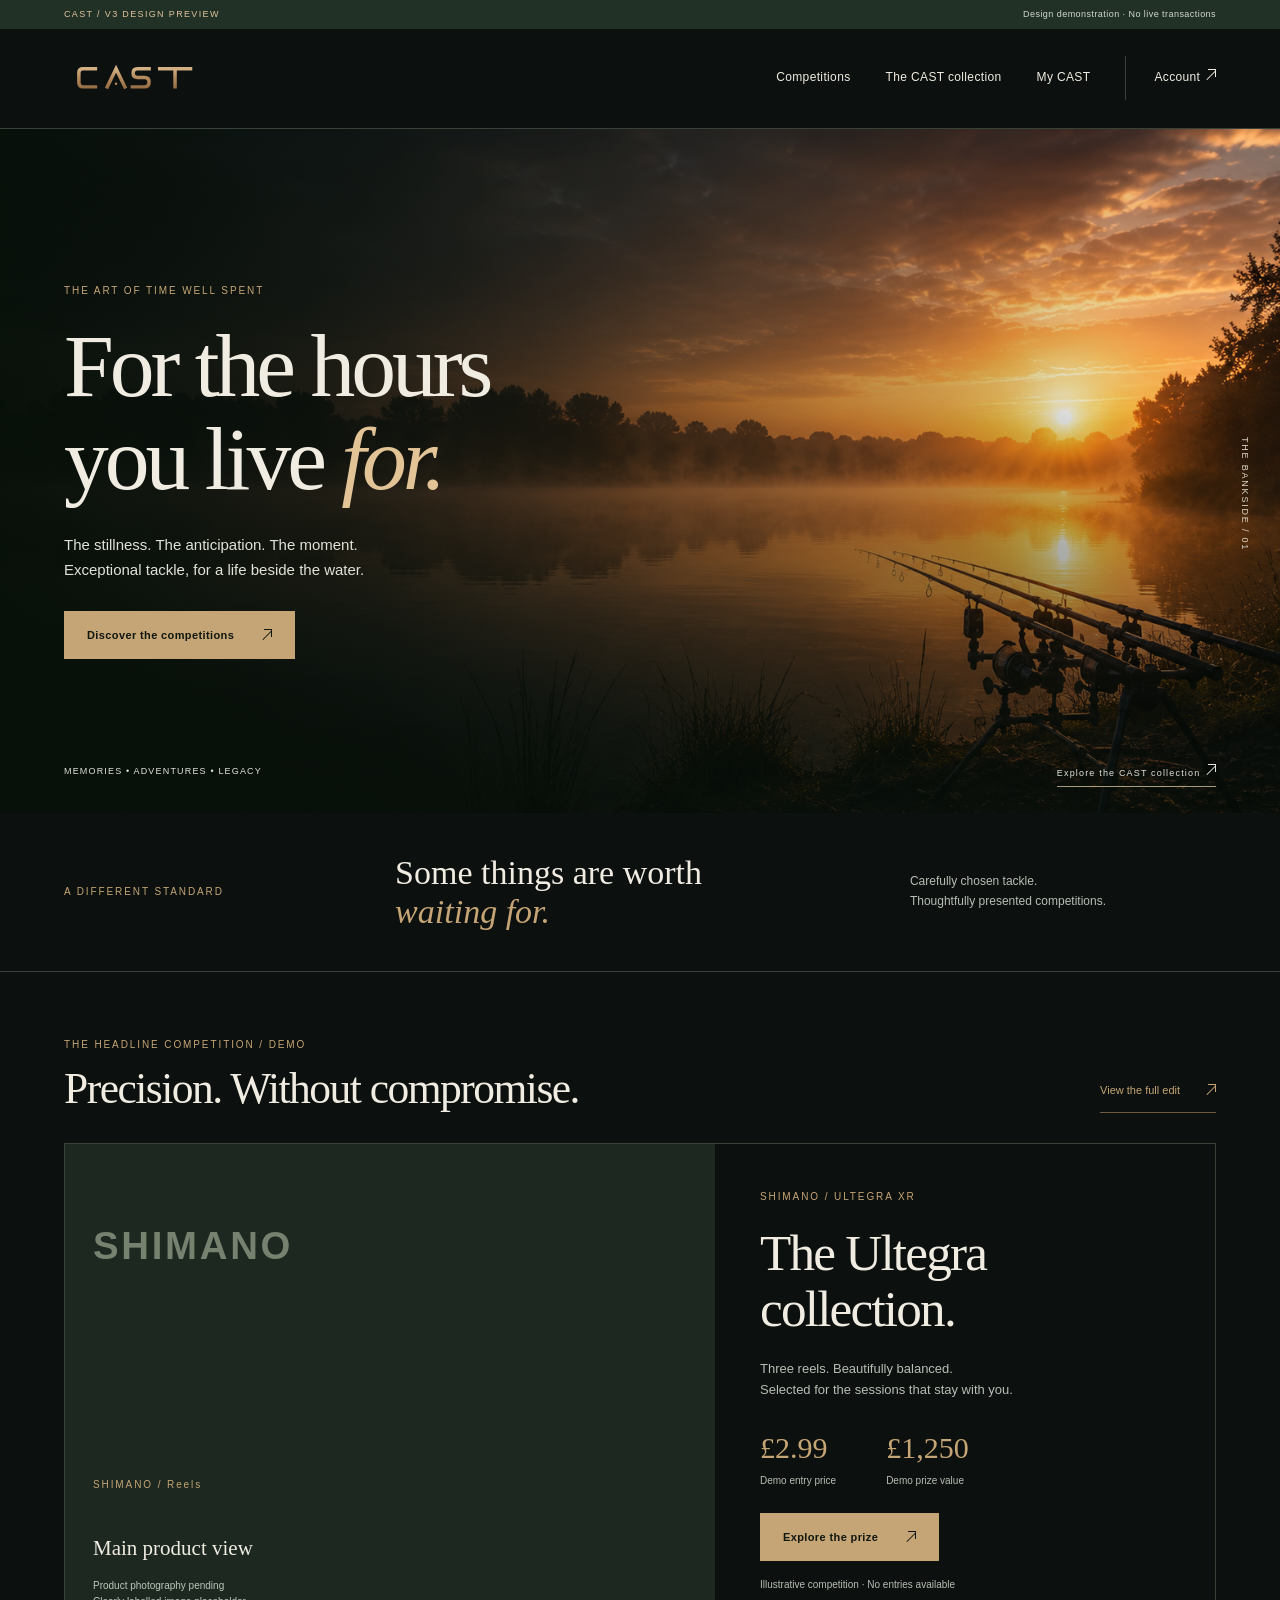
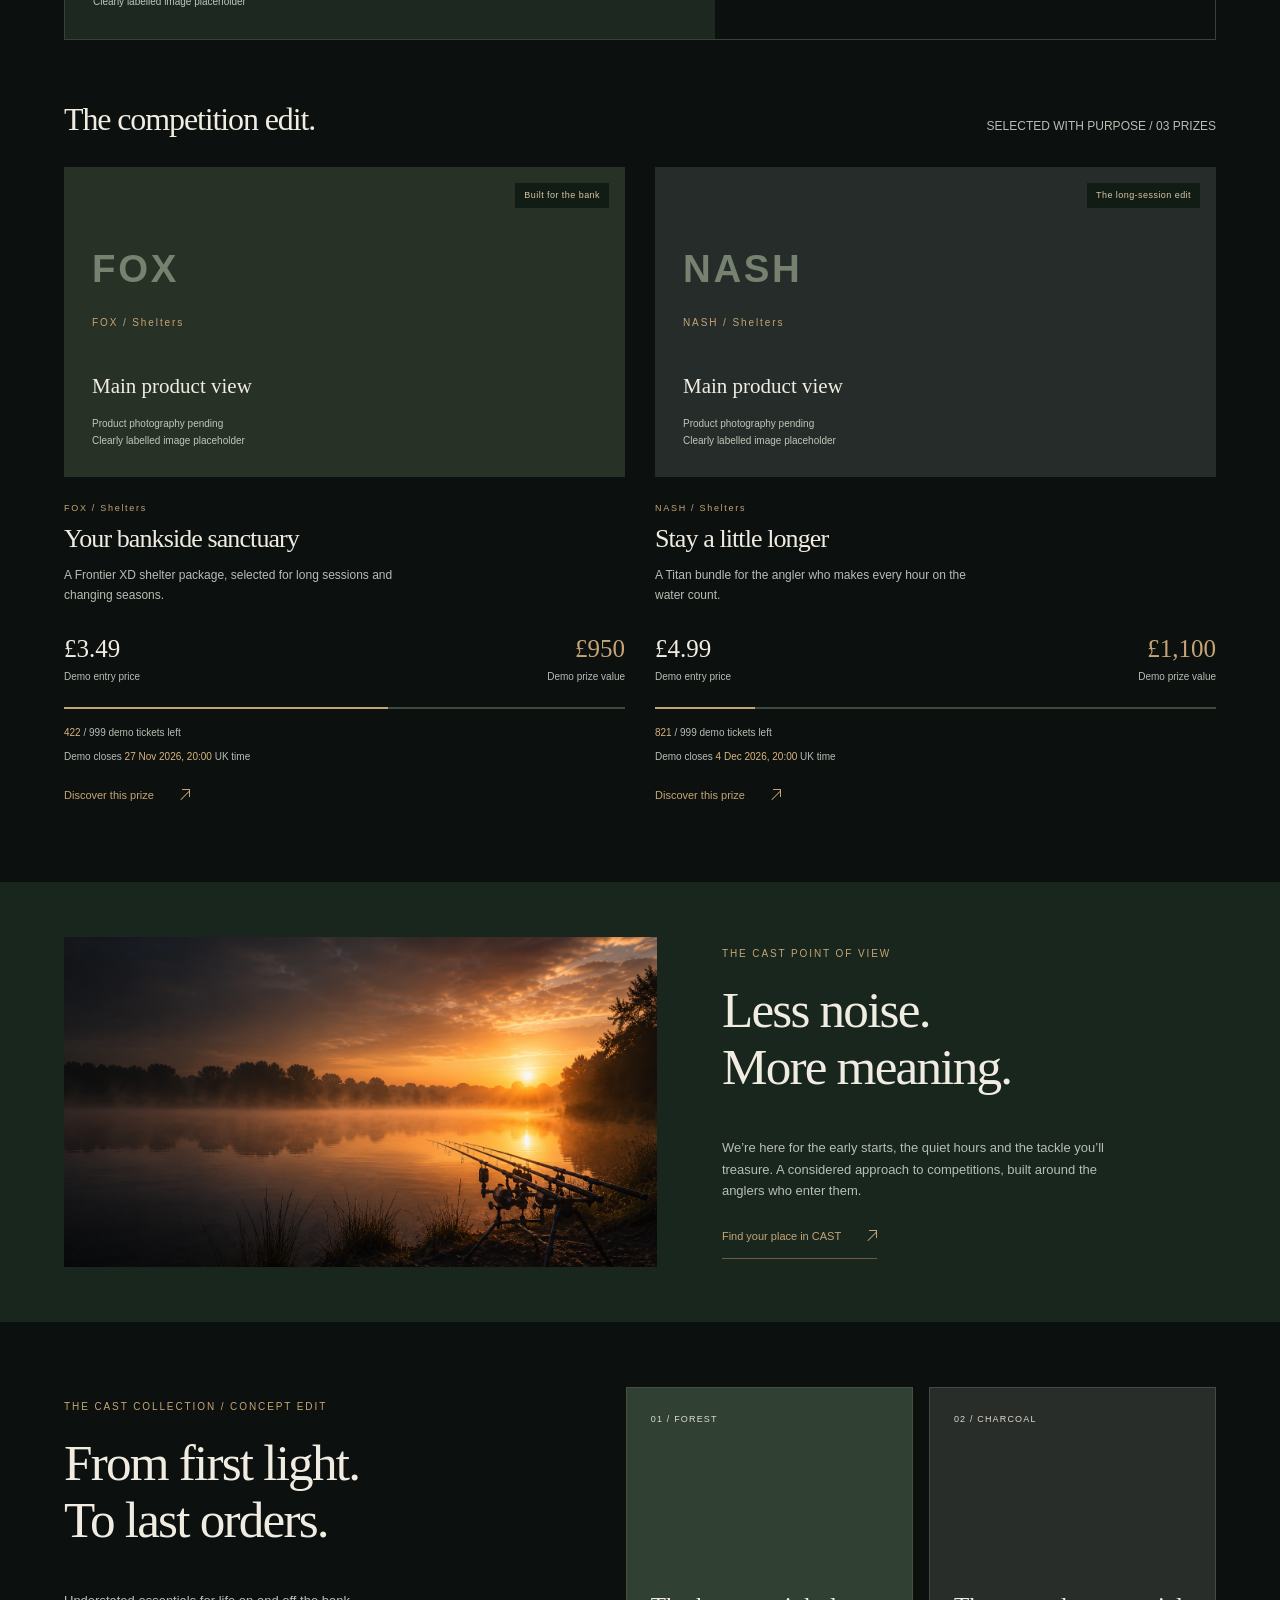
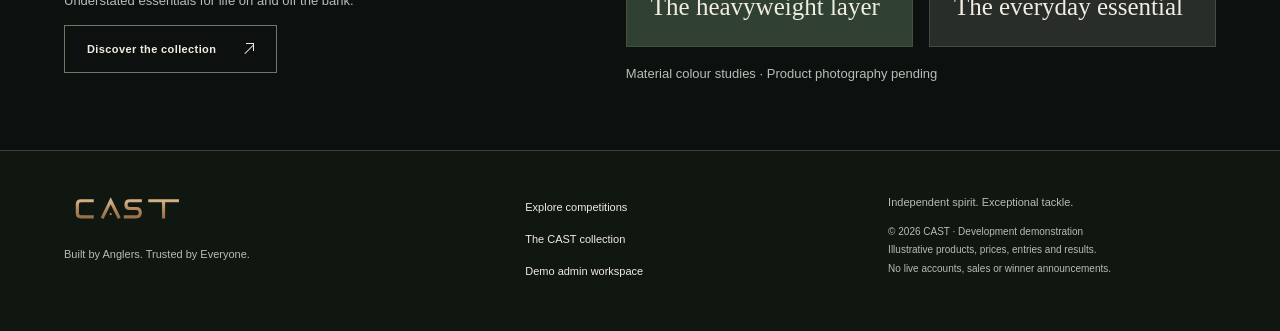
==== commit 5e2c41ab: "Use exact approved CAST Variant B SVG artwork" ====
--- a/cast-v3/index.html
+++ b/cast-v3/index.html
@@ -9,8 +9,8 @@
 <body>
 <a class="skip-link" href="#app">Skip to content</a>
 <div class="demo-bar">CAST / V3 DESIGN PREVIEW <span>Design demonstration · No live transactions</span></div>
-<header class="header"><a class="brand" href="#/" aria-label="CAST home"><img src="assets/cast-signature-no1.svg" alt="CAST" width="490" height="132"></a><button class="menu-toggle" aria-expanded="false" aria-controls="navigation">Menu <span class="menu-icon" aria-hidden="true"></span></button><nav id="navigation" aria-label="Main navigation"><a href="#/competitions">Competitions</a><a href="#/merchandise">The CAST collection</a><a href="#/dashboard">My CAST</a><a href="#/account" class="nav-account">Account <span class="direction-icon" aria-hidden="true"></span></a></nav></header>
+<header class="header"><a class="brand" href="#/" aria-label="CAST home"><img src="assets/CAST_Variant_B_Wordmark.svg" alt="CAST" width="1200" height="300"></a><button class="menu-toggle" aria-expanded="false" aria-controls="navigation">Menu <span class="menu-icon" aria-hidden="true"></span></button><nav id="navigation" aria-label="Main navigation"><a href="#/competitions">Competitions</a><a href="#/merchandise">The CAST collection</a><a href="#/dashboard">My CAST</a><a href="#/account" class="nav-account">Account <span class="direction-icon" aria-hidden="true"></span></a></nav></header>
 <main id="app" tabindex="-1"></main>
-<footer><div><img src="assets/cast-signature-no1.svg" alt="CAST" width="490" height="132" class="footer-logo"><p>Built by Anglers. Trusted by Everyone.</p></div><div><a href="#/competitions">Explore competitions</a><a href="#/merchandise">The CAST collection</a><a href="#/admin">Demo admin workspace</a></div><div><p>Independent spirit. Exceptional tackle.</p><small>© 2026 CAST · Development demonstration<br>Illustrative products, prices, entries and results.<br>No live accounts, sales or winner announcements.</small></div></footer>
+<footer><div><img src="assets/CAST_Variant_B_Wordmark.svg" alt="CAST" width="1200" height="300" class="footer-logo"><p>Built by Anglers. Trusted by Everyone.</p></div><div><a href="#/competitions">Explore competitions</a><a href="#/merchandise">The CAST collection</a><a href="#/admin">Demo admin workspace</a></div><div><p>Independent spirit. Exceptional tackle.</p><small>© 2026 CAST · Development demonstration<br>Illustrative products, prices, entries and results.<br>No live accounts, sales or winner announcements.</small></div></footer>
 <noscript>This interactive design demonstration requires JavaScript. The existing CAST website remains available in the repository root.</noscript>
 </body></html>
